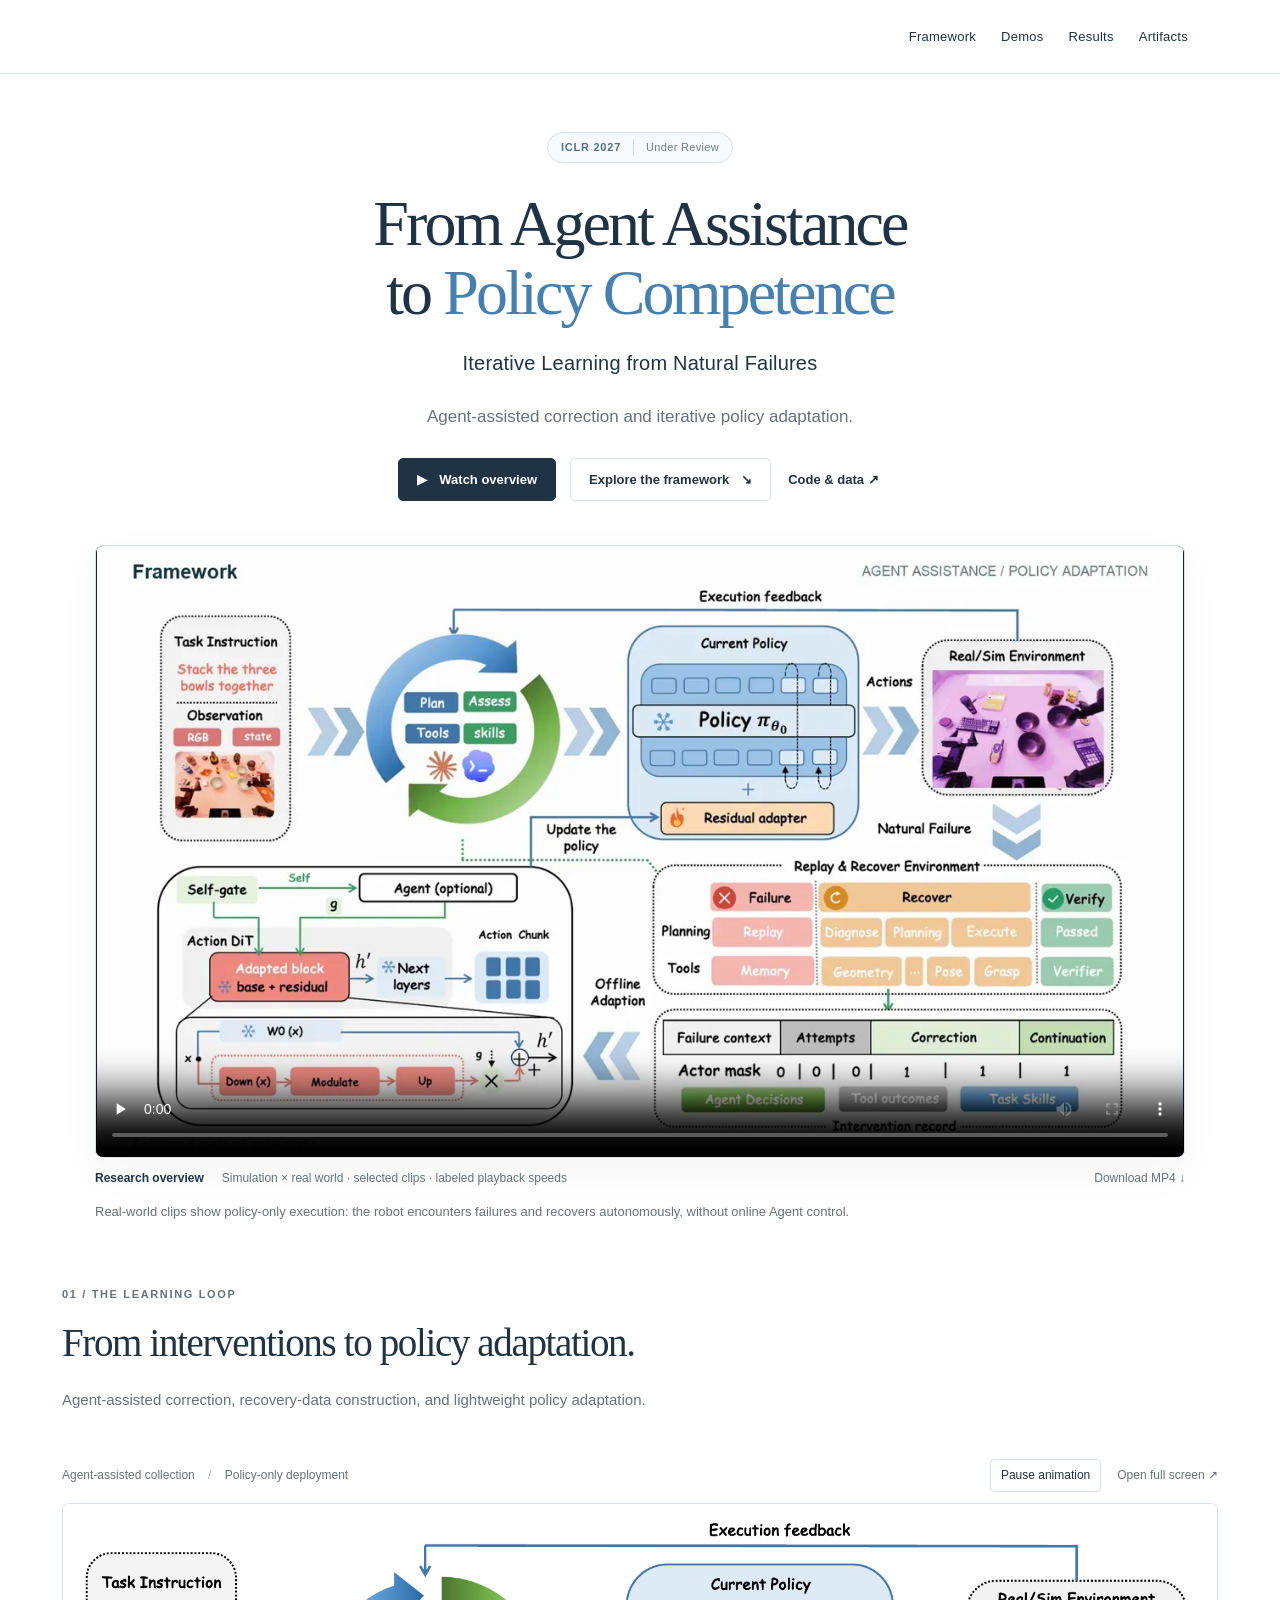
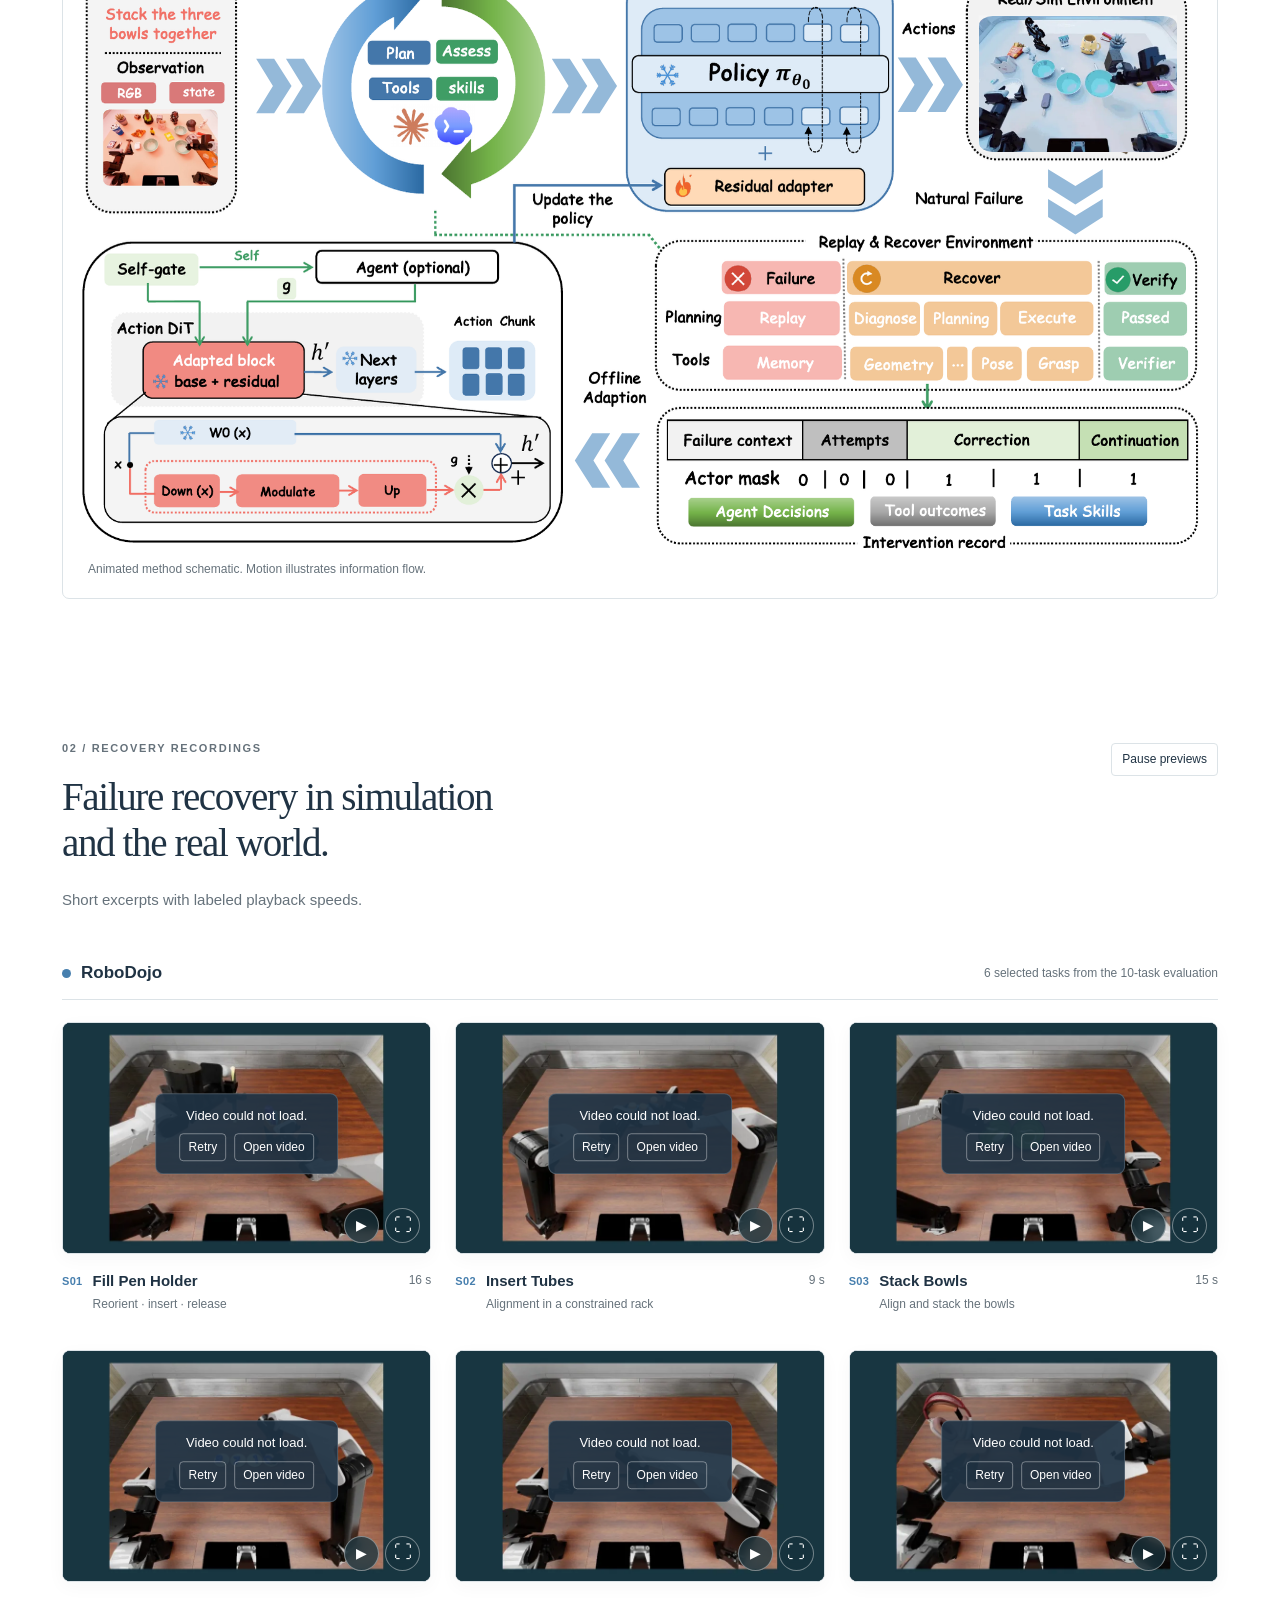
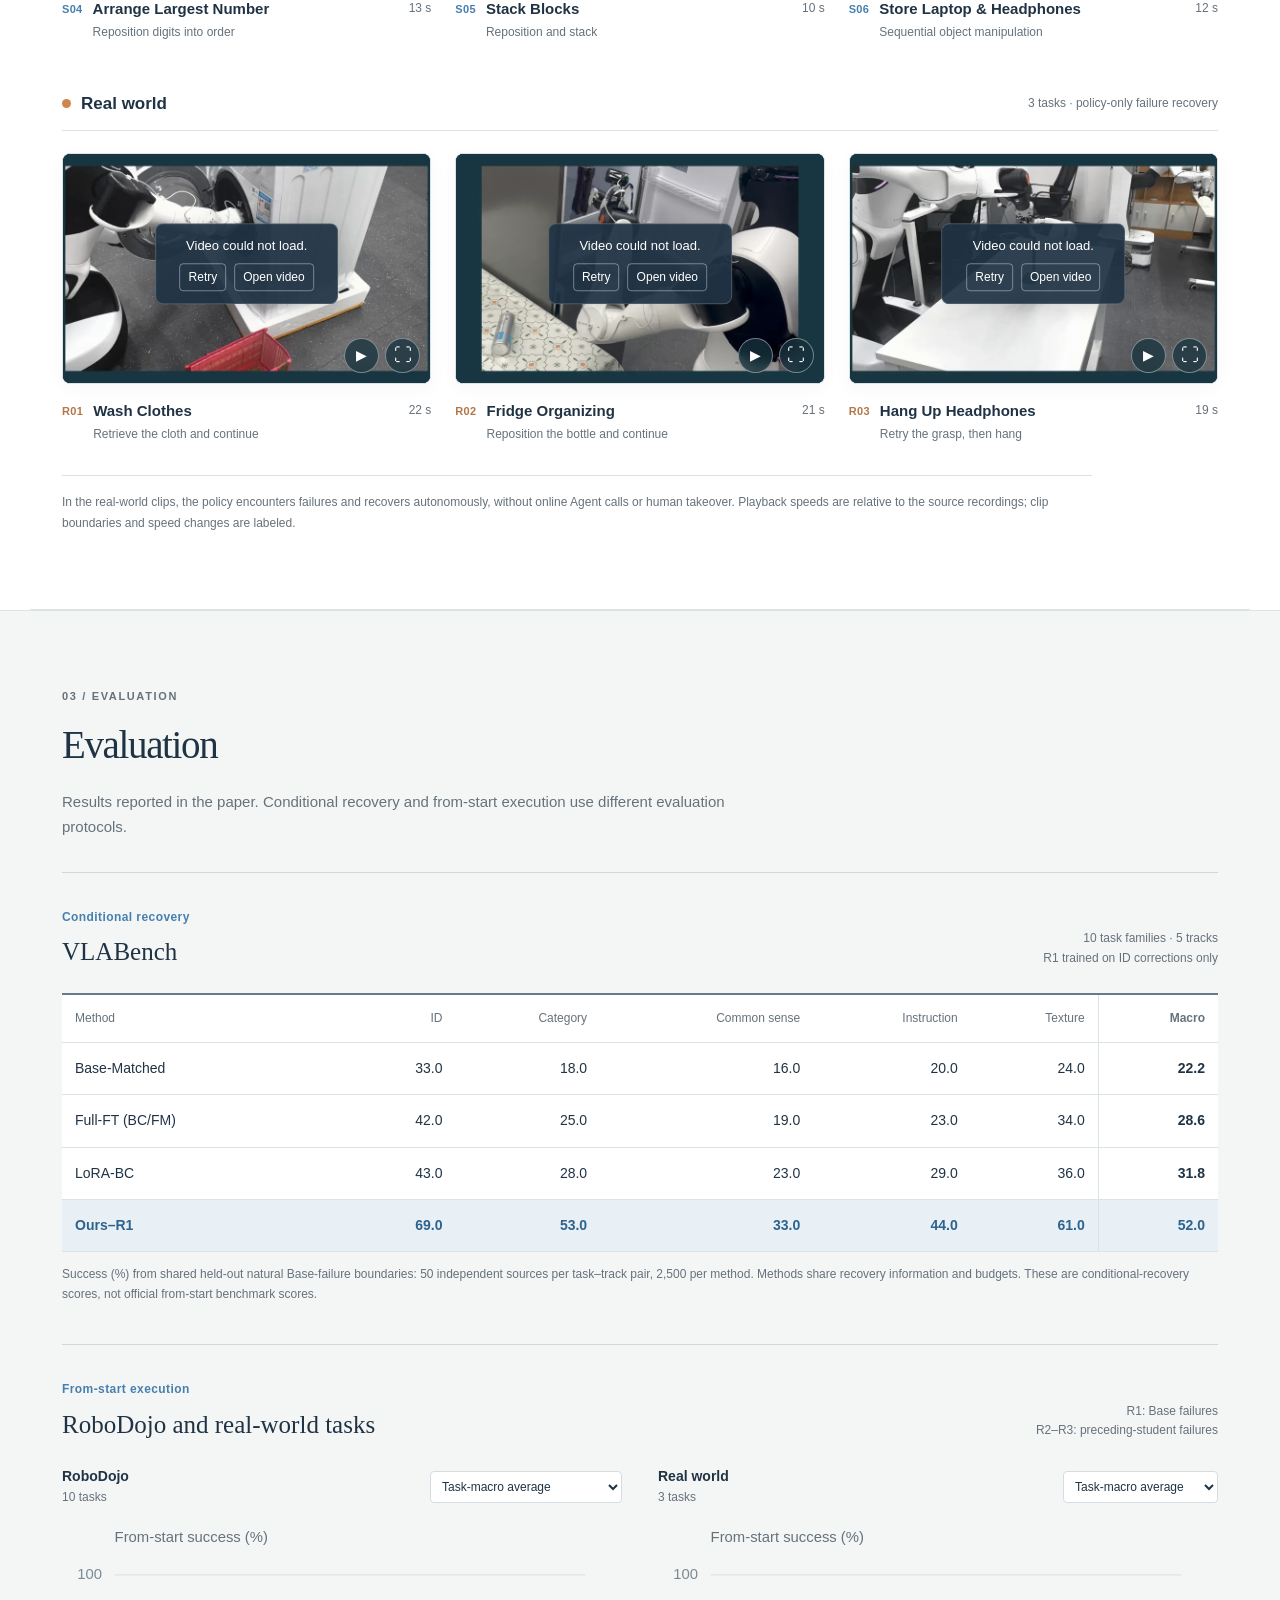
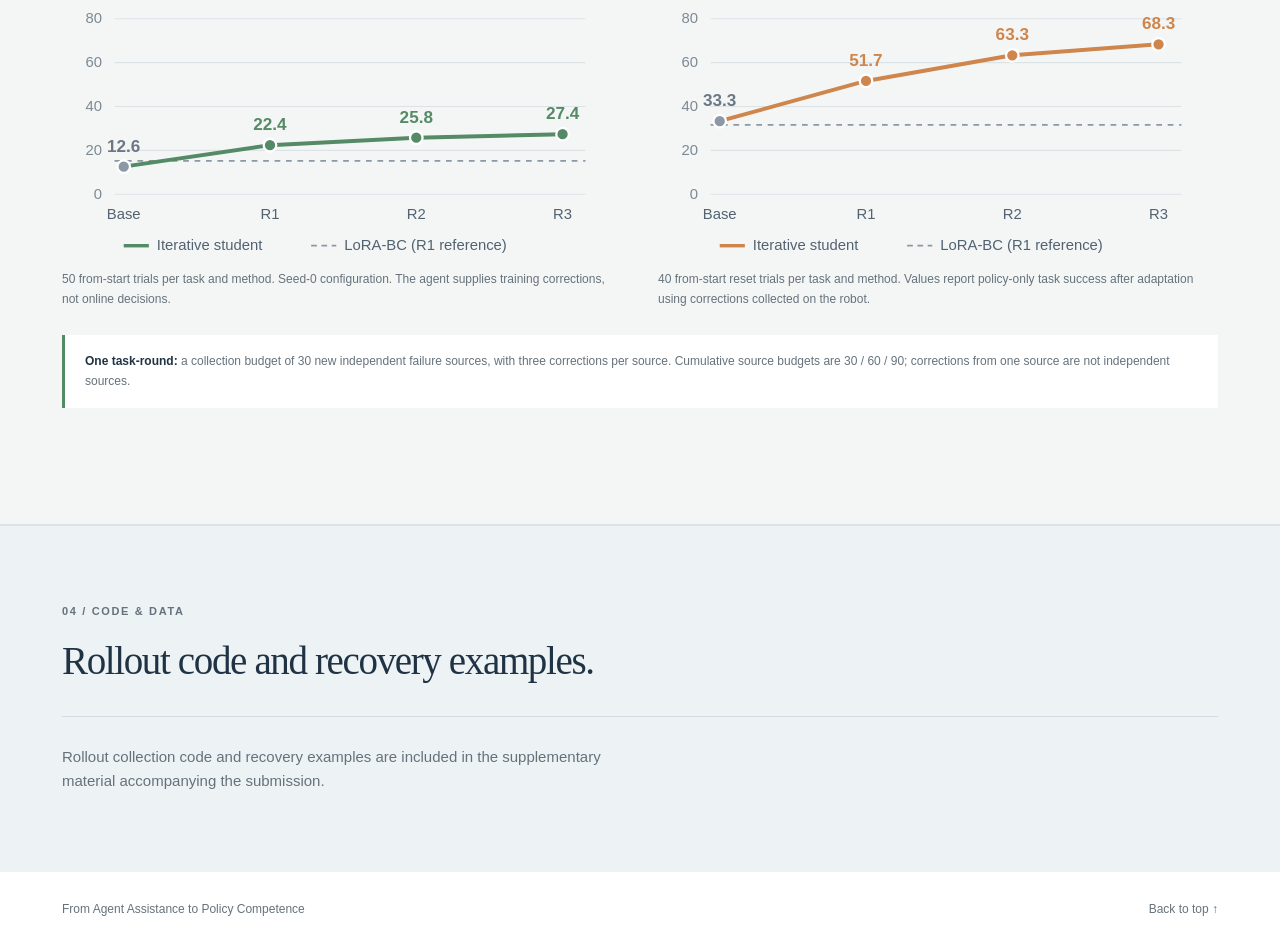
==== index.html @ 6a291d7e "Initial project page" ====
<!doctype html>
<html lang="en">
<head>
  <meta charset="utf-8">
  <meta name="viewport" content="width=device-width, initial-scale=1">
  <meta name="robots" content="noindex, nofollow, noarchive">
  <meta name="referrer" content="no-referrer">
  <meta http-equiv="Content-Security-Policy" content="default-src 'self'; script-src 'self'; style-src 'self' 'unsafe-inline'; img-src 'self' data:; media-src 'self'; connect-src 'self'; object-src 'none'; base-uri 'none'; form-action 'none'">
  <meta name="description" content="Verified interventions, lightweight offline adaptation, and iterative learning from natural robot failures.">
  <title>From Agent Assistance to Policy Competence</title>
  <link rel="icon" href="data:,">
  <link rel="stylesheet" href="style.css">
  <link rel="stylesheet" href="polish.css">
  <script src="app.js" defer></script>
  <link rel="preload" as="image" href="media/overview-poster.webp" fetchpriority="high">
</head>
<body>
<a class="skip" href="#main">Skip to content</a>
<header class="site-header">
  <nav aria-label="Page navigation"><a href="#framework">Framework</a><a href="#recordings">Demos</a><a href="#evidence">Results</a><a href="#artifacts">Artifacts</a></nav>
</header>
<main id="main">
<section class="hero wrap" id="top">
  <p class="review-status"><span>ICLR 2027</span><span>Under Review</span></p>
  <h1>From Agent Assistance<br>to <span>Policy Competence</span></h1>
  <p class="paper-subtitle">Iterative Learning from Natural Failures</p>
  <p class="hero-deck">Agent-assisted correction and iterative policy adaptation.</p>
  <div class="actions"><a class="button primary" href="#overview"><span aria-hidden="true">▶</span> Watch overview</a><a class="button" href="#framework">Explore the framework <span aria-hidden="true">↘</span></a><a class="text-link" href="#artifacts">Code &amp; data <span aria-hidden="true">↗</span></a></div>
  <figure class="overview" id="overview">
    <video controls playsinline preload="none" poster="media/overview-poster.webp" aria-label="Research overview with simulation recovery examples and policy-only real-world failure recovery"><source src="media/overview.mp4?v=20260924c" type="video/mp4"><track kind="captions" srclang="en" label="English" src="overview.vtt?v=20260924c" default>Your browser does not support video. <a href="media/overview.mp4?v=20260924c">Download the overview.</a></video>
    <figcaption><span>Research overview</span><span>Simulation × real world · selected clips · labeled playback speeds</span><a href="media/overview.mp4?v=20260924c" download>Download MP4 ↓</a></figcaption>
    <p class="overview-note">Real-world clips show policy-only execution: the robot encounters failures and recovers autonomously, without online Agent control.</p>
  </figure>
</section>


<section class="section wrap" id="framework">
  <div class="section-heading"><p class="eyebrow">01 / The learning loop</p><h2>From interventions to policy adaptation.</h2><p>Agent-assisted correction, recovery-data construction, and lightweight policy adaptation.</p></div>
  <div class="framework-toolbar"><span>Agent-assisted collection <span class="separator">/</span> Policy-only deployment</span><button class="quiet-button" id="motion-toggle" aria-pressed="false">Pause animation</button><a href="framework.html" target="_blank" rel="noopener">Open full screen ↗</a></div>
  <figure class="framework-figure">
    <div class="framework-stage" data-framework>
      <img loading="lazy" decoding="async" class="framework-base" src="media/framework-base.webp" width="1800" height="1010" alt="Agent-driven correction, intervention-aware data, conditional adaptation inside a frozen policy, and repeated learning from natural failures.">
      <img loading="lazy" decoding="async" class="framework-ring" src="media/framework-ring.webp" alt="" aria-hidden="true">
      <video class="environment-video" muted playsinline loop preload="none" poster="media/physics.webp" aria-label="Illustrative manipulation in the environment"><source src="media/physics.mp4" type="video/mp4"></video>
      <svg class="flow-layer" viewBox="0 0 1800 1010" aria-hidden="true">
        <g class="flow-pair" transform="translate(282 220)"><path class="packet p1" d="M0 0L27 44L0 88H29L57 44L29 0Z"/><path class="packet p2" d="M48 0L75 44L48 88H77L105 44L77 0Z"/></g>
        <g class="flow-pair" transform="translate(758 220)"><path class="packet p1" d="M0 0L27 44L0 88H29L57 44L29 0Z"/><path class="packet p2" d="M48 0L75 44L48 88H77L105 44L77 0Z"/></g>
        <g class="flow-pair" transform="translate(1315 218)"><path class="packet p1" d="M0 0L27 44L0 88H29L57 44L29 0Z"/><path class="packet p2" d="M48 0L75 44L48 88H77L105 44L77 0Z"/></g>
        <g class="flow-pair" transform="translate(1645 398) rotate(90)"><path class="packet p1" d="M0 0L27 44L0 88H29L57 44L29 0Z"/><path class="packet p2" d="M48 0L75 44L48 88H77L105 44L77 0Z"/></g>
        <g class="flow-pair" transform="translate(900 911) rotate(180)"><path class="packet p1" d="M0 0L27 44L0 88H29L57 44L29 0Z"/><path class="packet p2" d="M48 0L75 44L48 88H77L105 44L77 0Z"/></g>
      </svg>
    </div>
    <figcaption>Animated method schematic. Motion illustrates information flow.</figcaption>
  </figure>
</section>

<section class="section wrap demo-section" id="recordings">
  <div class="demo-heading"><div class="section-heading compact"><p class="eyebrow">02 / Recovery recordings</p><h2>Failure recovery in simulation<br>and the real world.</h2><p>Short excerpts with labeled playback speeds.</p></div><button class="quiet-button" id="gallery-toggle" aria-pressed="false">Pause previews</button></div>
  <div class="gallery-group-heading"><h3><span class="domain-dot sim-dot"></span>RoboDojo</h3><p>6 selected tasks from the 10-task evaluation</p></div>
  <div class="demo-grid simulation-gallery">
    <figure class="demo-card"><div class="clip-frame"><video class="demo-clip" controls muted playsinline loop preload="none" data-poster="media/clips/fill-pen-holder.webp" aria-label="Fill Pen Holder, edited excerpts, 2× / 2.5× playback"><source src="media/clips/fill-pen-holder.mp4" type="video/mp4"></video></div><figcaption><span class="clip-index">S01</span><div><h3>Fill Pen Holder</h3><p>Reorient · insert · release</p></div><span class="clip-duration">16 s</span></figcaption></figure>
    <figure class="demo-card"><div class="clip-frame"><video class="demo-clip" controls muted playsinline loop preload="none" data-poster="media/clips/insert-tubes.webp" aria-label="Insert Tubes, edited excerpts, 1.5× / 1.25× playback"><source src="media/clips/insert-tubes.mp4" type="video/mp4"></video></div><figcaption><span class="clip-index">S02</span><div><h3>Insert Tubes</h3><p>Alignment in a constrained rack</p></div><span class="clip-duration">9 s</span></figcaption></figure>
    <figure class="demo-card"><div class="clip-frame"><video class="demo-clip" controls muted playsinline loop preload="none" data-poster="media/clips/stack-bowls.webp" aria-label="Stack Bowls, edited excerpts, 2× playback"><source src="media/clips/stack-bowls.mp4" type="video/mp4"></video></div><figcaption><span class="clip-index">S03</span><div><h3>Stack Bowls</h3><p>Align and stack the bowls</p></div><span class="clip-duration">15 s</span></figcaption></figure>
    <figure class="demo-card"><div class="clip-frame"><video class="demo-clip" controls muted playsinline loop preload="none" data-poster="media/clips/arrange-number.webp" aria-label="Arrange Largest Number, edited excerpts, 2× playback"><source src="media/clips/arrange-number.mp4" type="video/mp4"></video></div><figcaption><span class="clip-index">S04</span><div><h3>Arrange Largest Number</h3><p>Reposition digits into order</p></div><span class="clip-duration">13 s</span></figcaption></figure>
    <figure class="demo-card"><div class="clip-frame"><video class="demo-clip" controls muted playsinline loop preload="none" data-poster="media/clips/stack-blocks.webp" aria-label="Stack Blocks, edited excerpts, 1.8× playback"><source src="media/clips/stack-blocks.mp4" type="video/mp4"></video></div><figcaption><span class="clip-index">S05</span><div><h3>Stack Blocks</h3><p>Reposition and stack</p></div><span class="clip-duration">10 s</span></figcaption></figure>
    <figure class="demo-card"><div class="clip-frame"><video class="demo-clip" controls muted playsinline loop preload="none" data-poster="media/clips/store-laptop.webp" aria-label="Store Laptop and Headphones, edited excerpts, 2× playback"><source src="media/clips/store-laptop.mp4" type="video/mp4"></video></div><figcaption><span class="clip-index">S06</span><div><h3>Store Laptop &amp; Headphones</h3><p>Sequential object manipulation</p></div><span class="clip-duration">12 s</span></figcaption></figure>
  </div>
  <div class="gallery-group-heading real-group"><h3><span class="domain-dot real-dot"></span>Real world</h3><p>3 tasks · policy-only failure recovery</p></div>
  <div class="demo-grid real-demo-gallery">
    <figure class="demo-card"><div class="clip-frame"><video class="demo-clip" controls muted playsinline loop preload="none" data-poster="media/clips/wash-clothes.webp" aria-label="Wash Clothes, policy-only autonomous failure recovery, selected clips at 3× / 4× playback"><source src="media/clips/wash-clothes.mp4?v=20260924c" type="video/mp4"></video></div><figcaption><span class="clip-index">R01</span><div><h3>Wash Clothes</h3><p>Retrieve the cloth and continue</p></div><span class="clip-duration">22 s</span></figcaption></figure>
    <figure class="demo-card"><div class="clip-frame"><video class="demo-clip" controls muted playsinline loop preload="none" data-poster="media/clips/fridge.webp?v=20260924b" aria-label="Fridge Organizing, policy-only autonomous failure recovery, selected clips at 3× / 4× playback"><source src="media/clips/fridge.mp4?v=20260924c" type="video/mp4"></video></div><figcaption><span class="clip-index">R02</span><div><h3>Fridge Organizing</h3><p>Reposition the bottle and continue</p></div><span class="clip-duration">21 s</span></figcaption></figure>
    <figure class="demo-card"><div class="clip-frame"><video class="demo-clip" controls muted playsinline loop preload="none" data-poster="media/clips/hang-headphones.webp" aria-label="Hang Up Headphones, policy-only autonomous failure recovery, selected clips at 3× / 2.5× playback"><source src="media/clips/hang-headphones.mp4?v=20260924c" type="video/mp4"></video></div><figcaption><span class="clip-index">R03</span><div><h3>Hang Up Headphones</h3><p>Retry the grasp, then hang</p></div><span class="clip-duration">19 s</span></figcaption></figure>
  </div>
  <p class="gallery-note">In the real-world clips, the policy encounters failures and recovers autonomously, without online Agent calls or human takeover. Playback speeds are relative to the source recordings; clip boundaries and speed changes are labeled.</p>
</section>


<section class="evidence-section" id="evidence"><div class="wrap section">
  <div class="section-heading compact"><p class="eyebrow">03 / Evaluation</p><h2>Evaluation</h2><p>Results reported in the paper. Conditional recovery and from-start execution use different evaluation protocols.</p></div>
  <article class="study">
    <div class="study-heading"><div><span class="study-tag">Conditional recovery</span><h3>VLABench</h3></div><p>10 task families · 5 tracks<br>R1 trained on ID corrections only</p></div>
    <div class="table-scroll"><table class="results-table"><caption class="sr-only">Conditional recovery success percentage on VLABench</caption><thead><tr><th scope="col">Method</th><th scope="col">ID</th><th scope="col">Category</th><th scope="col">Common sense</th><th scope="col">Instruction</th><th scope="col">Texture</th><th scope="col">Macro</th></tr></thead><tbody>
      <tr><th scope="row">Base-Matched</th><td>33.0</td><td>18.0</td><td>16.0</td><td>20.0</td><td>24.0</td><td>22.2</td></tr>
      <tr><th scope="row">Full-FT (BC/FM)</th><td>42.0</td><td>25.0</td><td>19.0</td><td>23.0</td><td>34.0</td><td>28.6</td></tr>
      <tr><th scope="row">LoRA-BC</th><td>43.0</td><td>28.0</td><td>23.0</td><td>29.0</td><td>36.0</td><td>31.8</td></tr>
      <tr class="ours-row"><th scope="row">Ours–R1</th><td>69.0</td><td>53.0</td><td>33.0</td><td>44.0</td><td>61.0</td><td>52.0</td></tr>
    </tbody></table></div>
    <p class="protocol-note">Success (%) from shared held-out natural Base-failure boundaries: 50 independent sources per task–track pair, 2,500 per method. Methods share recovery information and budgets. These are conditional-recovery scores, not official from-start benchmark scores.</p>
  </article>
  <article class="study iterative-study">
    <div class="study-heading"><div><span class="study-tag">From-start execution</span><h3>RoboDojo and real-world tasks</h3></div><p>R1: Base failures<br>R2–R3: preceding-student failures</p></div>
    <div class="plot-grid">
      <div class="plot-panel"><div class="plot-heading"><h4>RoboDojo <span>10 tasks</span></h4><label class="sr-only" for="sim-task">RoboDojo task</label><select id="sim-task"><option value="macro">Task-macro average</option></select></div><div class="line-chart" id="sim-chart"></div><p class="protocol-note">50 from-start trials per task and method. Seed-0 configuration. The agent supplies training corrections, not online decisions.</p></div>
      <div class="plot-panel"><div class="plot-heading"><h4>Real world <span>3 tasks</span></h4><label class="sr-only" for="real-task">Real-world task</label><select id="real-task"><option value="macro">Task-macro average</option></select></div><div class="line-chart" id="real-chart"></div><p class="protocol-note">40 from-start reset trials per task and method. Values report policy-only task success after adaptation using corrections collected on the robot.</p></div>
    </div>
    <div class="round-note"><strong>One task-round:</strong> a collection budget of 30 new independent failure sources, with three corrections per source. Cumulative source budgets are 30 / 60 / 90; corrections from one source are not independent sources.</div>
  </article>
</div></section>


<section class="artifacts-section" id="artifacts"><div class="wrap section">
  <div class="section-heading compact"><p class="eyebrow">04 / Code &amp; data</p><h2>Rollout code and recovery examples.</h2></div>
  <div class="artifact-download"><p>Rollout collection code and recovery examples are included in the supplementary material accompanying the submission.</p></div>
</div></section>
<noscript><p class="wrap">JavaScript enables the interactive figures and video previews. The overview video remains available through the link above.</p></noscript>
</main>
<footer class="wrap"><p>From Agent Assistance to Policy Competence</p><a href="#top">Back to top ↑</a></footer>
</body></html>
---- style.css ----
:root{--ink:#203344;--muted:#66727b;--blue:#477fae;--green:#558a66;--orange:#cf864d;--line:#dce3e7;--paper:#fff;--wash:#f4f6f6;--soft-blue:#eaf1f7;--soft-green:#edf4ed;--serif:Georgia,'Times New Roman',serif;--sans:Arial,Helvetica,sans-serif}
*{box-sizing:border-box}html{scroll-behavior:smooth;scroll-padding-top:90px}body{margin:0;background:var(--paper);color:var(--ink);font-family:var(--sans);font-size:16px;line-height:1.65}a{color:inherit;text-decoration:none}a:hover{text-decoration:underline;text-underline-offset:5px}button,select{font:inherit}button,a,select,summary{touch-action:manipulation}button:focus-visible,a:focus-visible,select:focus-visible,summary:focus-visible{outline:3px solid var(--orange);outline-offset:5px}button{cursor:pointer}figure{margin:0}video{display:block;width:100%;background:#172331}h1,h2,h3,h4,p{margin-top:0}.wrap{max-width:1160px;margin:0 auto;padding-left:32px;padding-right:32px}.site-header{height:74px;padding:0 max(32px,calc((100vw - 1096px)/2));border-bottom:1px solid var(--line);display:flex;align-items:center;justify-content:space-between;background:rgba(255,255,255,.96);position:sticky;top:0;z-index:20;backdrop-filter:blur(12px)}.wordmark{font-size:13px;font-weight:600;letter-spacing:.02em;display:flex;align-items:center;gap:9px}.loop-mark{font-size:26px;line-height:1;color:var(--blue)}nav{display:flex;gap:25px;font-size:12px;letter-spacing:.02em}.hero{text-align:center;padding-top:68px}.eyebrow{font-size:10px;text-transform:uppercase;letter-spacing:.18em;color:var(--muted);font-weight:700;margin-bottom:24px}h1{font-family:var(--serif);font-weight:400;font-size:clamp(38px,5vw,65px);line-height:1.08;letter-spacing:-.045em;margin-bottom:20px}h1 span{color:var(--blue)}.paper-subtitle{font-size:20px;letter-spacing:.01em;margin-bottom:23px}.hero-deck{font-size:17px;line-height:1.6;color:var(--muted);margin-bottom:28px}.actions{display:flex;align-items:center;justify-content:center;gap:14px;flex-wrap:wrap;margin-bottom:44px}.button{display:inline-flex;align-items:center;justify-content:center;gap:12px;padding:10px 18px;border:1px solid var(--line);border-radius:5px;font-size:12px;font-weight:600;min-height:43px;transition:background .2s,transform .2s}.button:hover{background:var(--wash);text-decoration:none;transform:translateY(-1px)}.button.primary{background:var(--ink);border-color:var(--ink);color:white}.button.primary:hover{background:#365165}.text-link{font-size:12px;font-weight:600;padding:9px 3px}.overview{max-width:1020px;margin:0 auto;text-align:left}.overview video{border-radius:8px;aspect-ratio:16/9;object-fit:contain;box-shadow:0 8px 40px #2233440d}.overview figcaption{font-size:11px;display:flex;gap:18px;align-items:center;margin-top:11px;color:var(--muted)}.overview figcaption span:first-child{font-weight:700;color:var(--ink)}.overview figcaption a{margin-left:auto;white-space:nowrap}.result-strip{display:grid;grid-template-columns:repeat(3,1fr);margin-top:40px;border-top:1px solid var(--line);border-bottom:1px solid var(--line);padding:27px 0;text-align:left}.result-strip>div{padding:0 25px;border-right:1px solid var(--line)}.result-strip>div:first-child{padding-left:0}.result-strip>div:last-child{border:0}.result-label{font-size:10px;font-weight:700;color:var(--muted);display:block;letter-spacing:.03em}.result-strip strong{font-weight:400;font-family:var(--serif);font-size:35px;letter-spacing:-.035em;line-height:1.8}.result-strip strong span{font-family:var(--sans);font-size:22px;font-weight:400;color:var(--muted)}.result-strip>div:nth-child(1) strong{color:var(--blue)}.result-strip>div:nth-child(2) strong{color:var(--green)}.result-strip>div:nth-child(3) strong{color:var(--orange)}.result-strip p{font-size:11px;color:var(--muted);margin:0}.section{padding-top:92px;padding-bottom:88px}.section-heading{max-width:770px;margin-bottom:35px}.section-heading .eyebrow{margin-bottom:17px}h2{font-family:var(--serif);font-weight:400;font-size:39px;letter-spacing:-.035em;line-height:1.18;margin-bottom:22px}.section-heading>p:last-child{font-size:15px;color:var(--muted);max-width:720px}.section-heading.compact{margin-bottom:32px}.framework-toolbar{display:flex;align-items:center;gap:16px;font-size:11px;color:var(--muted);padding:11px 0}.framework-toolbar>span{margin-right:auto}.separator{color:#abb4bd;margin:0 10px}.quiet-button{background:none;border:1px solid var(--line);border-radius:4px;padding:6px 10px;color:var(--ink);font-size:11px}.framework-figure{border:1px solid var(--line);border-radius:7px;padding:14px;background:white}.framework-stage{aspect-ratio:1800/1010;position:relative;overflow:hidden;background:white}.framework-base{display:block;width:100%;height:100%}.framework-ring{position:absolute;left:21.22222%;top:7.42574%;width:21.11111%;height:37.62376%;animation:orbit 18s linear infinite}.environment-video{position:absolute;left:80.27778%;top:14.85149%;width:17.72222%;height:21.68317%;object-fit:cover;background:#f5f5f5;border-radius:7%}.flow-layer{position:absolute;inset:0;width:100%;height:100%;pointer-events:none}.packet{fill:#94b9d9;animation:packet 1.6s ease-in-out infinite}.p2{animation-delay:.35s}.framework-figure>figcaption{font-size:10px;color:var(--muted);padding:10px 7px 0}.motion-paused .framework-ring,.motion-paused .packet{animation-play-state:paused}@keyframes orbit{to{transform:rotate(360deg)}}@keyframes packet{0%,100%{opacity:.26;transform:translateX(-3px)}50%{opacity:.95;transform:translateX(3px)}}.method-steps{display:grid;grid-template-columns:repeat(3,1fr);gap:34px;margin-top:34px}.step-number{font-size:11px;font-weight:700;color:var(--orange);display:block;border-top:2px solid var(--line);padding-top:17px;margin-bottom:12px}.method-steps h3{font-size:15px;margin-bottom:8px;font-weight:600}.method-steps p{color:var(--muted);font-size:13px;line-height:1.7;margin:0}.evidence-section{background:var(--wash);border-top:1px solid var(--line);border-bottom:1px solid var(--line)}.study{padding:30px 0 40px;border-top:1px solid #cfd8de}.study-heading{display:flex;justify-content:space-between;gap:25px;align-items:end;margin-bottom:24px}.study-heading h3{font-size:25px;font-family:var(--serif);font-weight:400;line-height:1.3;margin:7px 0 0}.study-tag{font-size:10px;font-weight:700;letter-spacing:.035em;color:var(--blue)}.study-heading>p{font-size:11px;color:var(--muted);text-align:right;margin:0}.table-scroll{overflow-x:auto}.results-table{border-collapse:collapse;width:100%;font-size:13px;background:white}.results-table th,.results-table td{padding:14px 13px;text-align:right;border-bottom:1px solid var(--line);font-variant-numeric:tabular-nums}.results-table th:first-child{text-align:left;min-width:150px}.results-table thead{font-size:11px;color:var(--muted);border-top:2px solid #667a89}.results-table th{font-weight:500}.results-table .ours-row{background:#e8f0f6;color:#2e638d}.results-table .ours-row th,.results-table .ours-row td{font-weight:700}.results-table td:last-child,.results-table th:last-child{border-left:1px solid var(--line);font-weight:700}.protocol-note{color:var(--muted);font-size:11px;line-height:1.65;margin:13px 0 0}.plot-grid{display:grid;grid-template-columns:1fr 1fr;gap:36px}.plot-panel{min-width:0}.plot-heading{display:flex;align-items:center;justify-content:space-between;gap:8px;margin-bottom:12px}.plot-heading h4{font-size:14px;font-weight:600;margin:0}.plot-heading h4 span{font-size:10px;font-weight:400;color:var(--muted);display:block}.plot-heading select{max-width:220px;font-size:10px;border:1px solid #d4dde3;background:white;border-radius:4px;padding:7px;color:var(--ink)}.line-chart svg,.budget-chart svg{display:block;width:100%;height:auto;overflow:visible}.round-note{font-size:12px;color:var(--muted);background:white;padding:17px 20px;border-left:3px solid var(--green);margin-top:25px}.round-note strong{color:var(--ink)}details{font-size:12px;color:var(--muted);margin-top:19px}summary{cursor:pointer;color:var(--ink);font-size:12px;font-weight:500}details p{max-width:850px;margin:14px 0 0}.budget-study{display:grid;grid-template-columns:1.15fr 1fr;gap:55px;border-top:1px solid #cfd8de;padding-top:34px;align-items:center}.budget-study h3{font-family:var(--serif);font-weight:400;font-size:25px;line-height:1.25;margin:10px 0 16px}.budget-study>div>p:not(.protocol-note){font-size:13px;color:var(--muted)}.real-gallery{display:grid;grid-template-columns:1fr 1fr;gap:28px}.real-gallery video{aspect-ratio:960/544;object-fit:contain;border-radius:6px}.real-gallery figcaption{display:flex;justify-content:space-between;gap:15px;padding:14px 0}.real-gallery h3{font-size:16px;margin:0 0 3px;font-weight:600}.real-gallery p,.real-gallery figcaption>span{font-size:11px;color:var(--muted);margin:0}.extra-recording{padding:12px 0;border-top:1px solid var(--line);border-bottom:1px solid var(--line);margin-bottom:48px}.extra-recording video{max-width:750px;margin-top:20px;margin-bottom:12px;border-radius:6px}.archive{display:grid;grid-template-columns:.75fr 1.25fr;gap:45px;align-items:center}.archive h3{font-family:var(--serif);font-weight:400;font-size:30px;letter-spacing:-.035em;line-height:1.15;margin:13px 0 17px}.archive-intro>p{font-size:13px;color:var(--muted)}.archive-intro>.protocol-note{font-size:10px}.archive video{aspect-ratio:4/3;border-radius:6px}.case-control{display:flex;gap:7px;margin:23px 0 10px}.case-control button,.case-control select{padding:7px 10px;font-size:11px;border:1px solid var(--line);background:white;border-radius:4px;color:var(--ink)}.case-control select{flex:1;min-width:0}.artifacts-section{background:#edf2f5;border-top:1px solid var(--line)}.artifact-grid{display:grid;grid-template-columns:1fr 1fr;gap:65px;border-top:1px solid #d2dbe2;padding-top:28px}.artifact-grid h3{font-size:15px;font-weight:600}.artifact-grid ul{padding-left:18px;font-size:13px;color:var(--muted);margin-bottom:27px}.artifact-grid li{padding-left:3px;margin-bottom:8px}.artifact-scope p{font-size:13px;color:var(--muted)}footer{display:flex;justify-content:space-between;gap:25px;padding-top:28px;padding-bottom:28px;font-size:10px;color:var(--muted)}footer p{margin:0}.skip{position:fixed;top:-80px;left:12px;background:white;padding:10px;z-index:100}.skip:focus{top:12px}.sr-only{position:absolute;width:1px;height:1px;padding:0;margin:-1px;overflow:hidden;clip:rect(0,0,0,0);white-space:nowrap;border:0}
.demo-section{padding-bottom:35px}.demo-heading{display:flex;align-items:flex-start;gap:30px;justify-content:space-between}.demo-heading .section-heading{max-width:690px}.demo-heading>.quiet-button{margin-top:4px;white-space:nowrap}.gallery-group-heading{display:flex;align-items:center;justify-content:space-between;gap:20px;border-bottom:1px solid var(--line);padding-bottom:12px;margin-bottom:22px}.gallery-group-heading h3{font-size:17px;font-weight:600;margin:0;display:flex;align-items:center;gap:10px}.gallery-group-heading>p{font-size:11px;color:var(--muted);margin:0}.domain-dot{width:9px;height:9px;border-radius:50%;display:inline-block}.sim-dot{background:var(--blue)}.real-dot{background:var(--orange)}.demo-grid{display:grid;grid-template-columns:repeat(3,minmax(0,1fr));gap:28px 23px}.demo-card{min-width:0}.clip-frame{position:relative;overflow:hidden;border-radius:7px;background:#183640;box-shadow:0 5px 20px #17353e0c}.clip-frame video{width:100%;aspect-ratio:8/5;object-fit:contain;background:#183640}.demo-card figcaption{display:flex;align-items:flex-start;gap:10px;padding:14px 0 7px}.clip-index{font-size:9px;line-height:21px;color:var(--blue);font-weight:700;letter-spacing:.03em}.real-demo-gallery .clip-index{color:#b37748}.demo-card figcaption>div{min-width:0;flex:1}.demo-card h3{font-size:13px;line-height:1.5;font-weight:600;margin:0 0 4px}.demo-card p{font-size:10px;color:var(--muted);line-height:1.5;margin:0}.clip-duration{font-size:10px;color:var(--muted);white-space:nowrap;line-height:21px}.real-group{margin-top:42px}.image-sequence-tag{position:absolute;right:10px;top:10px;background:#fffefaee;padding:4px 8px;border-radius:3px;font-size:9px;line-height:1.4;color:#855633;pointer-events:none}.gallery-note{max-width:930px;font-size:10px;line-height:1.75;color:var(--muted);border-top:1px solid var(--line);margin:25px 0 0;padding-top:16px}
.clip-actions{position:absolute;bottom:10px;right:10px;display:flex;gap:6px}.clip-action{border:1px solid #ffffff66;border-radius:50%;background:#16323cbf;color:#fff;width:31px;height:31px;display:flex;align-items:center;justify-content:center;padding:0;font-size:12px;backdrop-filter:blur(6px);transition:background .2s}.clip-action:hover{background:#16323c}.clip-action:focus-visible{outline:3px solid var(--orange);outline-offset:3px}.clip-action:last-child{font-size:18px}.demo-section{border-bottom:1px solid var(--line)}
@media(max-width:850px){.demo-grid{gap:20px 16px}.demo-card figcaption{gap:6px}.demo-card h3{font-size:11px}.clip-duration{font-size:9px}.demo-card p{font-size:9px}.clip-index{display:none}}
@media(max-width:700px){.demo-grid{grid-template-columns:repeat(2,minmax(0,1fr))}.demo-heading{display:block}.demo-heading>.quiet-button{margin:0 0 25px}.gallery-group-heading{align-items:flex-start}.gallery-group-heading>p{max-width:180px;text-align:right}.demo-card h3{font-size:12px}}
@media(max-width:480px){.demo-grid{grid-template-columns:1fr;gap:24px}.demo-card h3{font-size:14px}.demo-card p{font-size:11px}.clip-index{display:block;font-size:10px}.clip-duration{font-size:11px}.demo-card figcaption{gap:10px}.gallery-group-heading>p{font-size:10px}.real-group{margin-top:36px}}
@media(prefers-reduced-motion:reduce){html{scroll-behavior:auto}.framework-ring,.packet{animation:none}.button{transition:none}}
@media(max-width:850px){.site-header{padding:0 22px}.wordmark{font-size:11px}nav{gap:15px}.wrap{padding-left:25px;padding-right:25px}.result-strip strong{font-size:29px}.result-label{font-size:9px}.plot-grid{gap:20px}.plot-heading{align-items:start;flex-direction:column}.archive{gap:26px}.framework-toolbar{flex-wrap:wrap}.framework-toolbar>span{flex-basis:100%}.artifact-grid{gap:35px}}
@media(max-width:600px){.site-header{height:auto;min-height:68px;display:block;padding-top:10px;padding-bottom:10px}.wordmark{justify-content:center;margin-bottom:7px}nav{justify-content:center;font-size:10px;gap:25px}.hero{padding-top:42px}h1{font-size:39px}.paper-subtitle{font-size:16px}.hero-deck{font-size:14px}.actions{gap:9px;margin-bottom:29px}.button{padding:9px 12px;font-size:11px}.text-link{font-size:11px}.overview figcaption{display:block;font-size:10px}.overview figcaption span{display:block}.overview figcaption a{display:inline-block;margin-top:5px}.result-strip{grid-template-columns:1fr;padding:0;margin-top:26px}.result-strip>div,.result-strip>div:first-child{border-right:0;border-bottom:1px solid var(--line);padding:16px 0;display:grid;grid-template-columns:1fr 1fr;align-items:center;column-gap:12px}.result-strip strong{font-size:28px;grid-column:2;grid-row:1/3;text-align:right}.result-strip strong span{font-size:16px}.result-label{font-size:9px}.result-strip p{font-size:10px}.section{padding-top:57px;padding-bottom:55px}h2{font-size:30px}.section-heading>p:last-child{font-size:13px}.framework-figure{padding:5px;border-radius:4px}.framework-figure>figcaption{font-size:9px}.framework-toolbar{font-size:9px;gap:12px}.quiet-button{font-size:9px}.method-steps{grid-template-columns:1fr;gap:17px;margin-top:24px}.step-number{padding-top:10px;margin-bottom:4px}.method-steps h3{font-size:14px}.method-steps p{font-size:12px}.study-heading{display:block}.study-heading>p{text-align:left;margin-top:12px}.study-heading h3{font-size:24px}.results-table th,.results-table td{padding:11px;font-size:11px}.plot-grid{grid-template-columns:1fr;gap:34px}.plot-heading{flex-direction:row;align-items:center}.line-chart{max-width:500px}.budget-study{grid-template-columns:1fr;gap:15px}.budget-chart{max-width:390px}.real-gallery{grid-template-columns:1fr;gap:25px}.archive{grid-template-columns:1fr;gap:20px}.archive h3{font-size:28px}.artifact-grid{grid-template-columns:1fr;gap:25px}footer{display:block}footer p+p{margin-top:8px}.desktop-only{display:none}}
---- polish.css ----
/* Editorial scale shared across desktop and mobile. */
.video-container{position:relative}
.video-status{position:absolute;left:50%;top:48%;transform:translate(-50%,-50%);min-width:170px;max-width:90%;padding:12px 16px;border:1px solid #ffffff30;border-radius:8px;background:#203344ed;color:#fff;box-shadow:0 4px 18px #0002;font-size:13px;line-height:1.5;text-align:center;z-index:3}
.video-status[hidden]{display:none}
.video-status progress{display:block;width:100%;height:4px;margin:9px auto 2px;accent-color:#a7c9dd}
.video-status progress[hidden]{display:none}
.video-status button,.video-status a{font-size:12px;color:#fff;margin:8px 4px 0;background:transparent;border:1px solid #ffffff60;border-radius:4px;padding:4px 8px;display:inline-block}
.video-status button[hidden],.video-status a[hidden]{display:none}
.download-size{font-size:11px;font-weight:400;opacity:.8}
.documentation{max-width:880px;padding-top:58px;padding-bottom:60px}
.documentation h1{font-size:42px;line-height:1.2}
.documentation h2{font-size:26px;margin-top:38px;margin-bottom:12px}
.documentation p,.documentation li{font-size:15px;color:var(--muted)}
.documentation pre{white-space:pre-wrap;overflow-wrap:anywhere;background:var(--wash);border:1px solid var(--line);border-radius:7px;padding:18px;font-size:13px;line-height:1.75}
.documentation code{font-family:ui-monospace,monospace}
.documentation .doc-links{display:flex;gap:18px;flex-wrap:wrap;font-size:13px}
.wrap{max-width:1220px}
.hero{padding-top:58px}
.site-header{justify-content:flex-end}
.review-status{display:inline-flex;align-items:center;gap:12px;margin:0 0 26px;padding:6px 13px;border:1px solid #d8e2e9;border-radius:999px;background:#f7fafc;color:#547083;font-size:11px;font-weight:600;letter-spacing:.07em;line-height:1.5}
.review-status span+span{border-left:1px solid #cfdae3;padding-left:12px;color:#6d7d86;font-weight:400;letter-spacing:.03em}
.artifact-download{display:flex;align-items:center;justify-content:space-between;gap:44px;padding:28px 0 2px;border-top:1px solid #d2dbe2}
.artifact-download>p{font-size:15px;color:var(--muted);max-width:570px;margin:0}
.artifact-actions{display:flex;align-items:center;gap:18px;flex-shrink:0}
@media(max-width:850px){.artifact-download{align-items:flex-start;flex-direction:column;gap:22px}.artifact-actions{flex-wrap:wrap}}
.overview{max-width:1090px}
.overview-note{margin:12px 0 0;font-size:13px;line-height:1.65;color:var(--muted)}
.overview video{border:1px solid #dce3e7;box-shadow:0 14px 42px #2033440c}
.section{padding-top:76px;padding-bottom:76px}
#framework{padding-top:62px;padding-bottom:64px}
.framework-figure{padding:18px;border-color:#dce3e7}
nav,.wordmark,.button,.text-link{font-size:13px}
.eyebrow{font-size:11px;letter-spacing:.15em}
.overview figcaption,.framework-toolbar,.quiet-button,.framework-figure>figcaption{font-size:12px}
.study-tag,.study-heading>p,.results-table thead,.protocol-note,.plot-heading h4 span,.plot-heading select{font-size:12px}
.results-table{font-size:14px}
.line-chart text{font-size:13px}
.line-chart text[font-weight]{font-size:15px}
.plot-heading select{max-width:240px}
.gallery-group-heading>p,.clip-duration,.demo-card p,.gallery-note{font-size:12px}
.demo-card h3{font-size:15px;line-height:1.4}
.clip-index{font-size:11px;line-height:22px}
.demo-grid{gap:30px 24px}
.demo-card figcaption{padding-top:16px}
.clip-frame{border:1px solid #dce3e7;box-shadow:0 5px 18px #20334409;border-radius:8px}
.clip-action{width:35px;height:35px;font-size:14px}
.gallery-note{line-height:1.7;max-width:1030px}
.artifact-grid h3{font-size:16px}
.artifact-grid ul,.artifact-scope p{font-size:14px}
footer{font-size:12px}
@media(max-width:850px){.demo-card h3{font-size:14px}.demo-card p,.clip-duration{font-size:12px}.demo-grid{gap:24px 18px}.plot-heading select{max-width:100%}}
@media(max-width:600px){.wrap{padding-left:22px;padding-right:22px}.hero{padding-top:38px}.section,#framework{padding-top:52px;padding-bottom:52px}nav{font-size:12px;gap:22px}.wordmark{font-size:12px}.button,.text-link{font-size:12px}.hero-deck,.section-heading>p:last-child{font-size:14px}.overview figcaption{font-size:12px;line-height:1.75}.framework-toolbar,.framework-figure>figcaption,.quiet-button{font-size:12px}.framework-figure{padding:6px}.gallery-group-heading>p{font-size:12px}.demo-card h3{font-size:15px}.results-table th,.results-table td{font-size:12px}.plot-heading{gap:14px}.plot-heading select{max-width:195px;font-size:12px}footer{font-size:12px}}
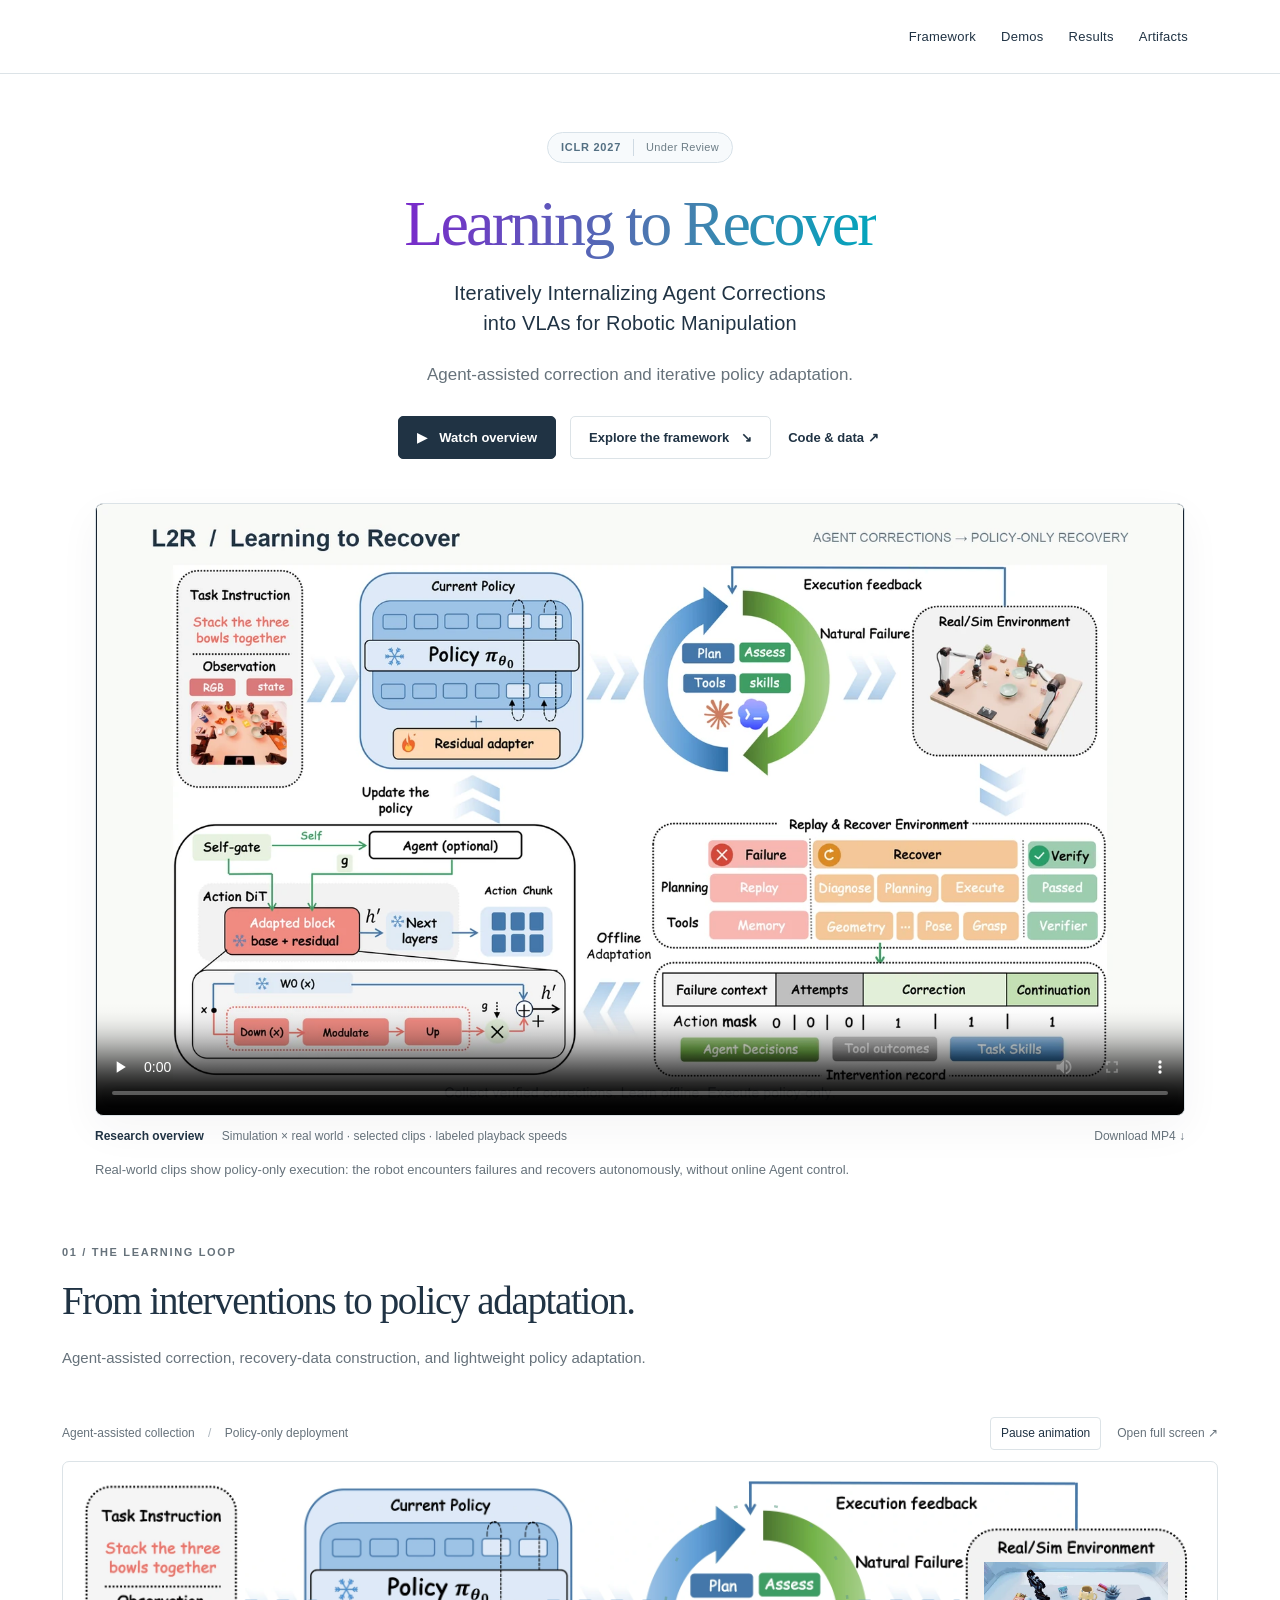
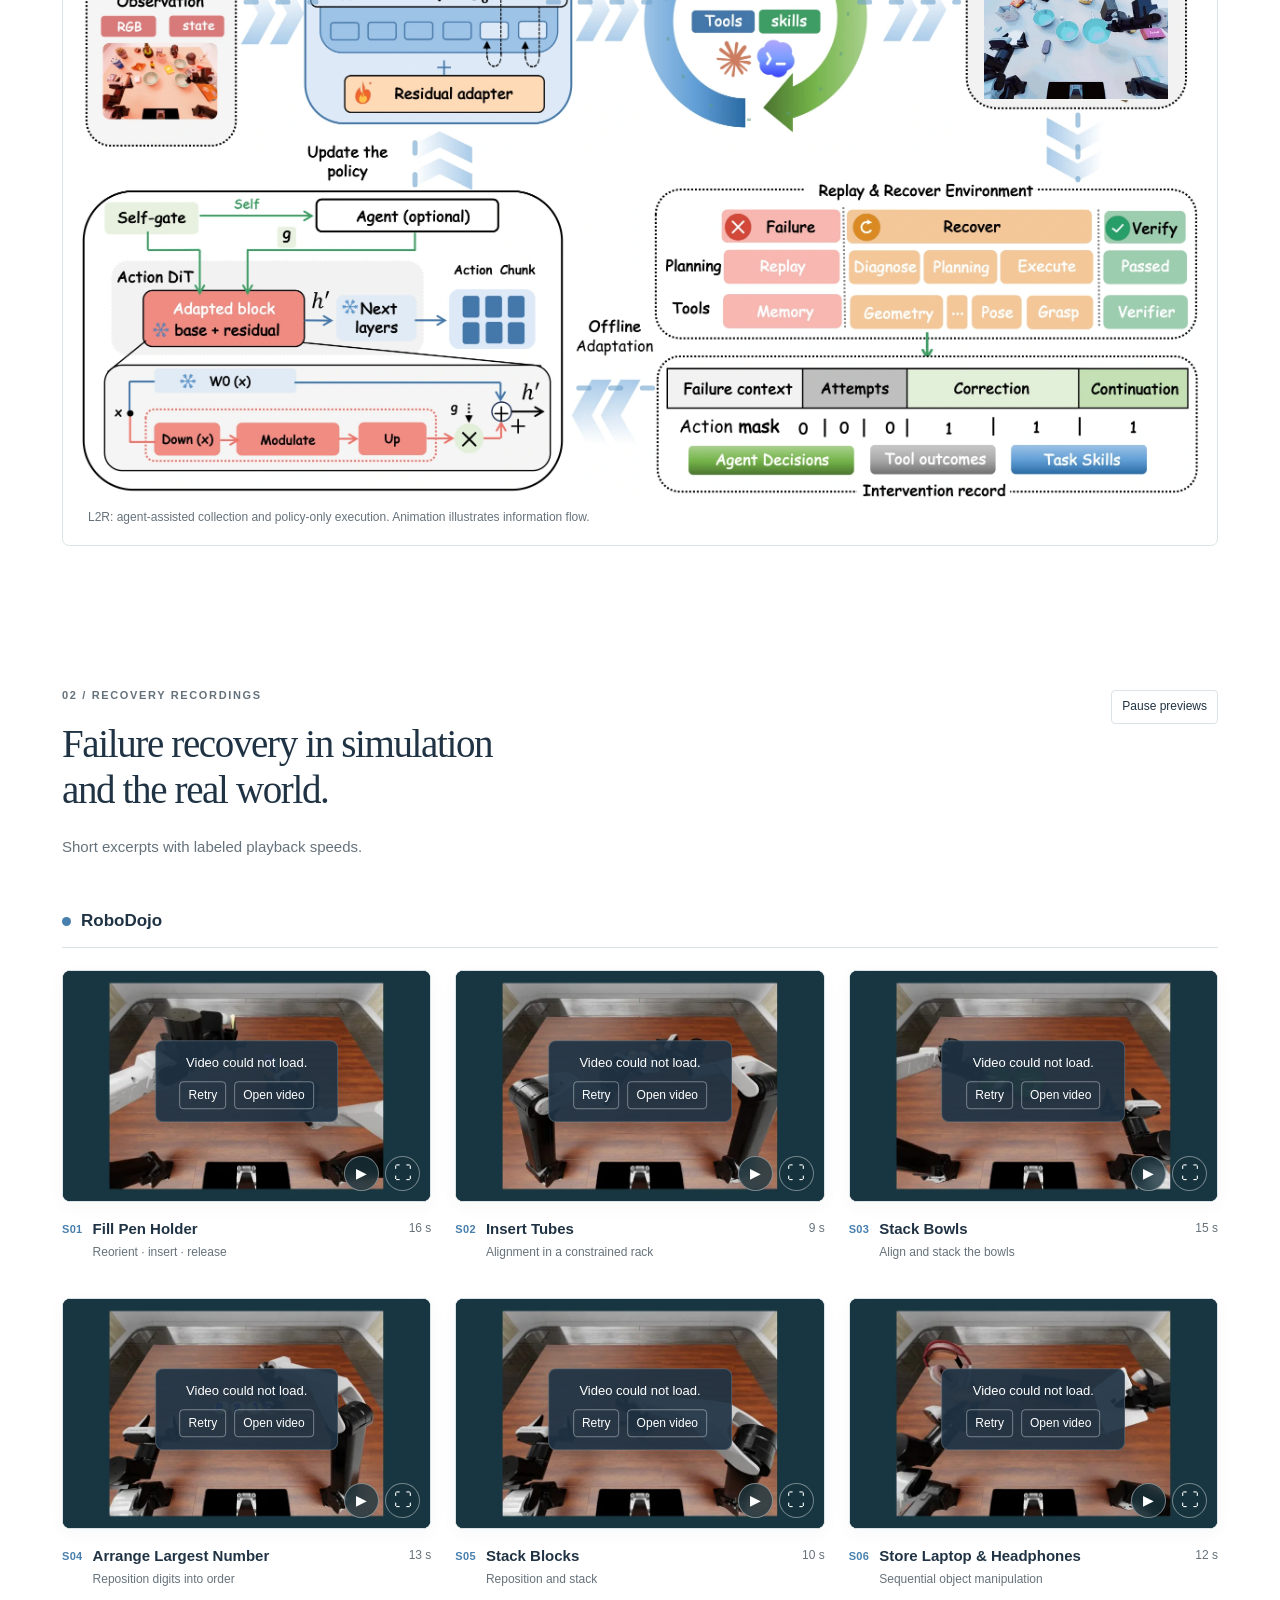
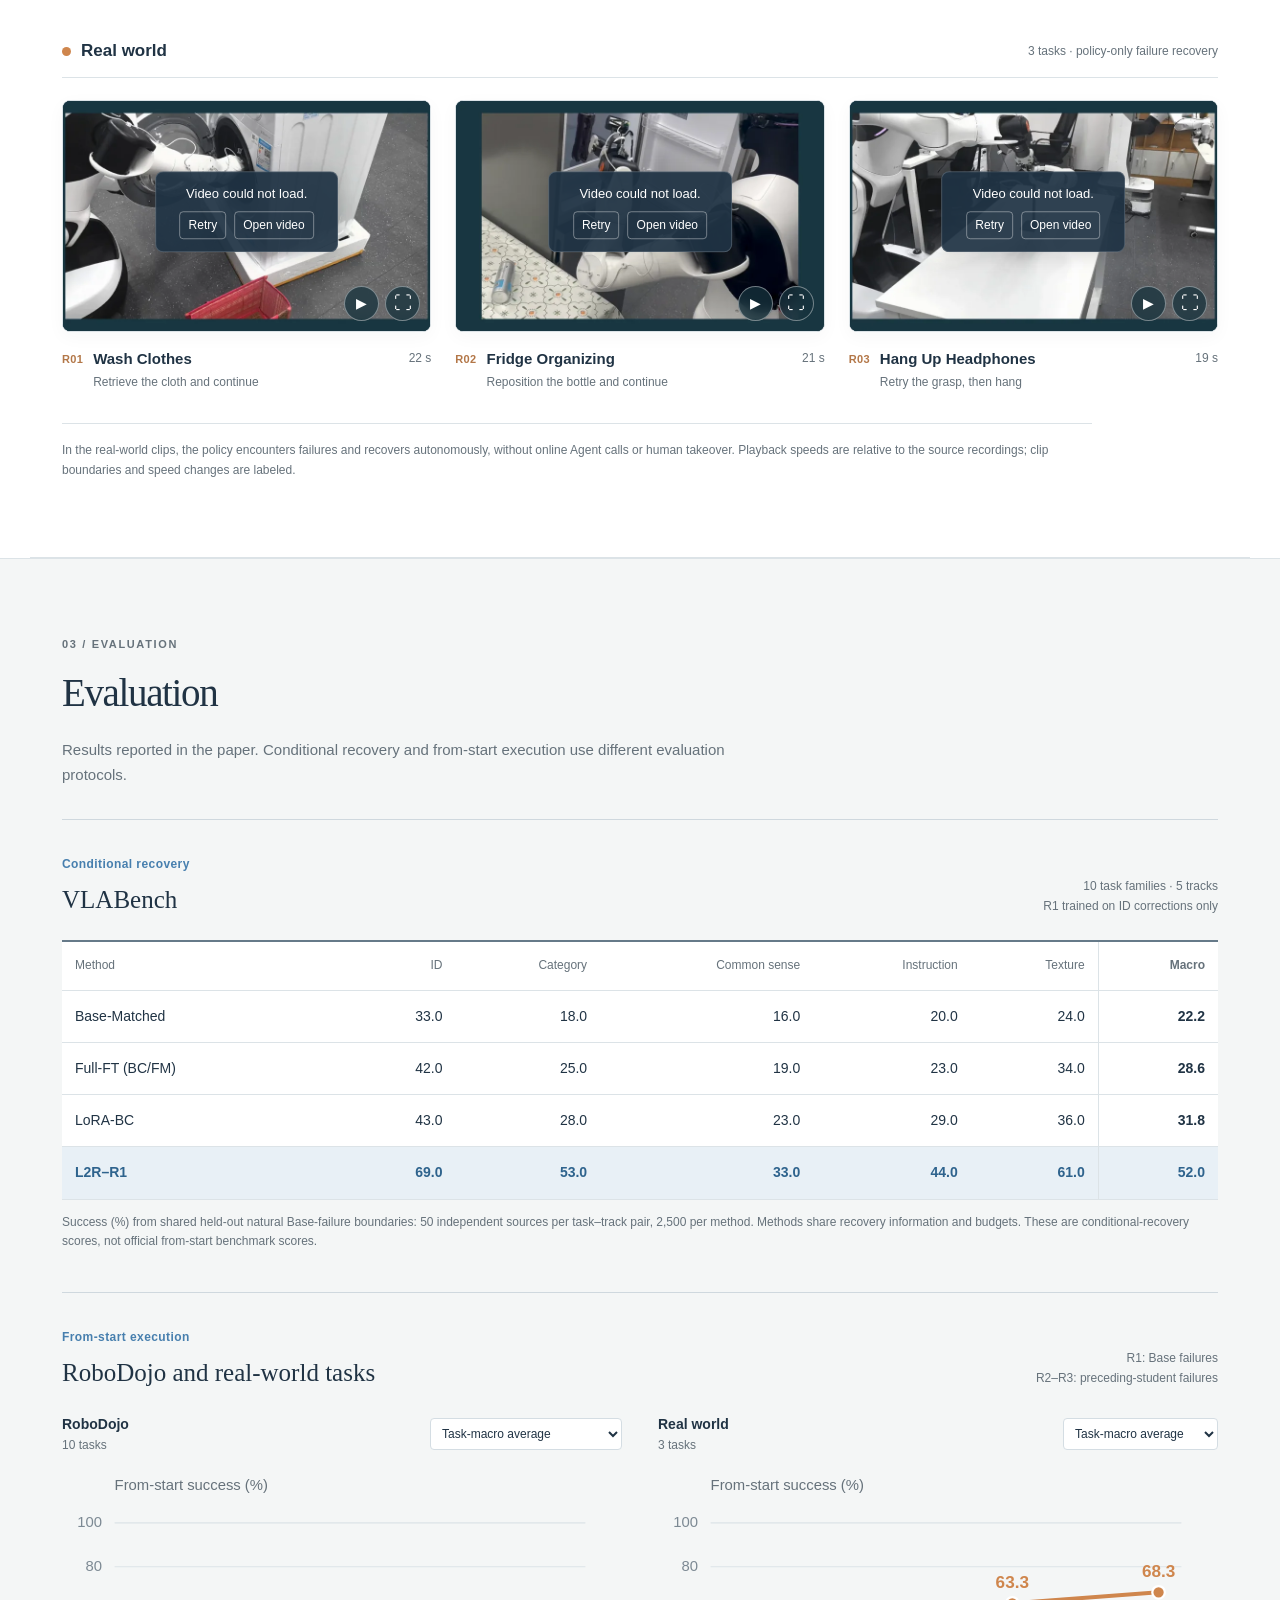
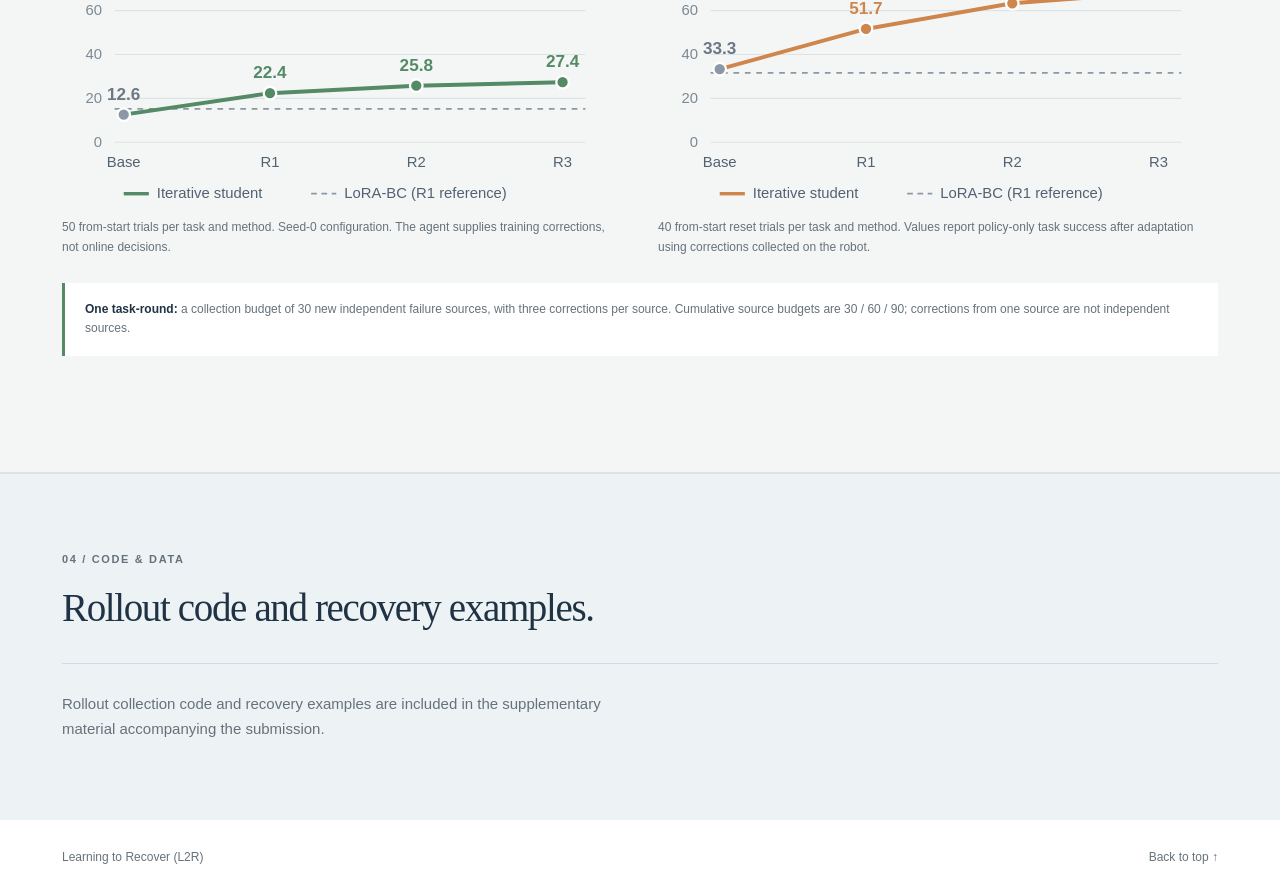
==== commit 4acf51ae: "Update L2R title and framework" ====
--- a/index.html
+++ b/index.html
@@ -7,12 +7,12 @@
   <meta name="referrer" content="no-referrer">
   <meta http-equiv="Content-Security-Policy" content="default-src 'self'; script-src 'self'; style-src 'self' 'unsafe-inline'; img-src 'self' data:; media-src 'self'; connect-src 'self'; object-src 'none'; base-uri 'none'; form-action 'none'">
   <meta name="description" content="Verified interventions, lightweight offline adaptation, and iterative learning from natural robot failures.">
-  <title>From Agent Assistance to Policy Competence</title>
+  <title>Learning to Recover (L2R)</title>
   <link rel="icon" href="data:,">
   <link rel="stylesheet" href="style.css">
-  <link rel="stylesheet" href="polish.css">
+  <link rel="stylesheet" href="polish.css?v=20260926">
   <script src="app.js" defer></script>
-  <link rel="preload" as="image" href="media/overview-poster.webp" fetchpriority="high">
+  <link rel="preload" as="image" href="media/overview-poster.webp?v=20260926" fetchpriority="high">
 </head>
 <body>
 <a class="skip" href="#main">Skip to content</a>
@@ -22,13 +22,13 @@
 <main id="main">
 <section class="hero wrap" id="top">
   <p class="review-status"><span>ICLR 2027</span><span>Under Review</span></p>
-  <h1>From Agent Assistance<br>to <span>Policy Competence</span></h1>
-  <p class="paper-subtitle">Iterative Learning from Natural Failures</p>
+  <h1><span>Learning to Recover</span></h1>
+  <p class="paper-subtitle">Iteratively Internalizing Agent Corrections<br class="desktop-only"> into VLAs for Robotic Manipulation</p>
   <p class="hero-deck">Agent-assisted correction and iterative policy adaptation.</p>
   <div class="actions"><a class="button primary" href="#overview"><span aria-hidden="true">▶</span> Watch overview</a><a class="button" href="#framework">Explore the framework <span aria-hidden="true">↘</span></a><a class="text-link" href="#artifacts">Code &amp; data <span aria-hidden="true">↗</span></a></div>
   <figure class="overview" id="overview">
-    <video controls playsinline preload="none" poster="media/overview-poster.webp" aria-label="Research overview with simulation recovery examples and policy-only real-world failure recovery"><source src="media/overview.mp4?v=20260924c" type="video/mp4"><track kind="captions" srclang="en" label="English" src="overview.vtt?v=20260924c" default>Your browser does not support video. <a href="media/overview.mp4?v=20260924c">Download the overview.</a></video>
-    <figcaption><span>Research overview</span><span>Simulation × real world · selected clips · labeled playback speeds</span><a href="media/overview.mp4?v=20260924c" download>Download MP4 ↓</a></figcaption>
+    <video controls playsinline preload="none" poster="media/overview-poster.webp?v=20260926" aria-label="Research overview with simulation recovery examples and policy-only real-world failure recovery"><source src="media/overview.mp4?v=20260926" type="video/mp4"><track kind="captions" srclang="en" label="English" src="overview.vtt?v=20260926" default>Your browser does not support video. <a href="media/overview.mp4?v=20260926">Download the overview.</a></video>
+    <figcaption><span>Research overview</span><span>Simulation × real world · selected clips · labeled playback speeds</span><a href="media/overview.mp4?v=20260926" download>Download MP4 ↓</a></figcaption>
     <p class="overview-note">Real-world clips show policy-only execution: the robot encounters failures and recovers autonomously, without online Agent control.</p>
   </figure>
 </section>
@@ -39,24 +39,20 @@
   <div class="framework-toolbar"><span>Agent-assisted collection <span class="separator">/</span> Policy-only deployment</span><button class="quiet-button" id="motion-toggle" aria-pressed="false">Pause animation</button><a href="framework.html" target="_blank" rel="noopener">Open full screen ↗</a></div>
   <figure class="framework-figure">
     <div class="framework-stage" data-framework>
-      <img loading="lazy" decoding="async" class="framework-base" src="media/framework-base.webp" width="1800" height="1010" alt="Agent-driven correction, intervention-aware data, conditional adaptation inside a frozen policy, and repeated learning from natural failures.">
-      <img loading="lazy" decoding="async" class="framework-ring" src="media/framework-ring.webp" alt="" aria-hidden="true">
+      <img loading="lazy" decoding="async" class="framework-base" src="media/framework-base.webp?v=20260926" width="2400" height="1325" alt="L2R: agent-assisted collection, selective supervision, and offline adaptation for policy-only recovery.">
       <video class="environment-video" muted playsinline loop preload="none" poster="media/physics.webp" aria-label="Illustrative manipulation in the environment"><source src="media/physics.mp4" type="video/mp4"></video>
-      <svg class="flow-layer" viewBox="0 0 1800 1010" aria-hidden="true">
-        <g class="flow-pair" transform="translate(282 220)"><path class="packet p1" d="M0 0L27 44L0 88H29L57 44L29 0Z"/><path class="packet p2" d="M48 0L75 44L48 88H77L105 44L77 0Z"/></g>
-        <g class="flow-pair" transform="translate(758 220)"><path class="packet p1" d="M0 0L27 44L0 88H29L57 44L29 0Z"/><path class="packet p2" d="M48 0L75 44L48 88H77L105 44L77 0Z"/></g>
-        <g class="flow-pair" transform="translate(1315 218)"><path class="packet p1" d="M0 0L27 44L0 88H29L57 44L29 0Z"/><path class="packet p2" d="M48 0L75 44L48 88H77L105 44L77 0Z"/></g>
-        <g class="flow-pair" transform="translate(1645 398) rotate(90)"><path class="packet p1" d="M0 0L27 44L0 88H29L57 44L29 0Z"/><path class="packet p2" d="M48 0L75 44L48 88H77L105 44L77 0Z"/></g>
-        <g class="flow-pair" transform="translate(900 911) rotate(180)"><path class="packet p1" d="M0 0L27 44L0 88H29L57 44L29 0Z"/><path class="packet p2" d="M48 0L75 44L48 88H77L105 44L77 0Z"/></g>
+      <svg class="flow-layer" viewBox="0 0 880.3333 486" aria-hidden="true">
+        <path class="flow-trace" d="M130 96H185 M368 96H448 M613 96H691 M785 185V236 M450 400H380 M263 240V198"/>
+        <ellipse class="loop-trace" cx="532" cy="104" rx="72" ry="85"/>
       </svg>
     </div>
-    <figcaption>Animated method schematic. Motion illustrates information flow.</figcaption>
+    <figcaption>L2R: agent-assisted collection and policy-only execution. Animation illustrates information flow.</figcaption>
   </figure>
 </section>
 
 <section class="section wrap demo-section" id="recordings">
   <div class="demo-heading"><div class="section-heading compact"><p class="eyebrow">02 / Recovery recordings</p><h2>Failure recovery in simulation<br>and the real world.</h2><p>Short excerpts with labeled playback speeds.</p></div><button class="quiet-button" id="gallery-toggle" aria-pressed="false">Pause previews</button></div>
-  <div class="gallery-group-heading"><h3><span class="domain-dot sim-dot"></span>RoboDojo</h3><p>6 selected tasks from the 10-task evaluation</p></div>
+  <div class="gallery-group-heading"><h3><span class="domain-dot sim-dot"></span>RoboDojo</h3></div>
   <div class="demo-grid simulation-gallery">
     <figure class="demo-card"><div class="clip-frame"><video class="demo-clip" controls muted playsinline loop preload="none" data-poster="media/clips/fill-pen-holder.webp" aria-label="Fill Pen Holder, edited excerpts, 2× / 2.5× playback"><source src="media/clips/fill-pen-holder.mp4" type="video/mp4"></video></div><figcaption><span class="clip-index">S01</span><div><h3>Fill Pen Holder</h3><p>Reorient · insert · release</p></div><span class="clip-duration">16 s</span></figcaption></figure>
     <figure class="demo-card"><div class="clip-frame"><video class="demo-clip" controls muted playsinline loop preload="none" data-poster="media/clips/insert-tubes.webp" aria-label="Insert Tubes, edited excerpts, 1.5× / 1.25× playback"><source src="media/clips/insert-tubes.mp4" type="video/mp4"></video></div><figcaption><span class="clip-index">S02</span><div><h3>Insert Tubes</h3><p>Alignment in a constrained rack</p></div><span class="clip-duration">9 s</span></figcaption></figure>
@@ -83,7 +79,7 @@
       <tr><th scope="row">Base-Matched</th><td>33.0</td><td>18.0</td><td>16.0</td><td>20.0</td><td>24.0</td><td>22.2</td></tr>
       <tr><th scope="row">Full-FT (BC/FM)</th><td>42.0</td><td>25.0</td><td>19.0</td><td>23.0</td><td>34.0</td><td>28.6</td></tr>
       <tr><th scope="row">LoRA-BC</th><td>43.0</td><td>28.0</td><td>23.0</td><td>29.0</td><td>36.0</td><td>31.8</td></tr>
-      <tr class="ours-row"><th scope="row">Ours–R1</th><td>69.0</td><td>53.0</td><td>33.0</td><td>44.0</td><td>61.0</td><td>52.0</td></tr>
+      <tr class="ours-row"><th scope="row">L2R–R1</th><td>69.0</td><td>53.0</td><td>33.0</td><td>44.0</td><td>61.0</td><td>52.0</td></tr>
     </tbody></table></div>
     <p class="protocol-note">Success (%) from shared held-out natural Base-failure boundaries: 50 independent sources per task–track pair, 2,500 per method. Methods share recovery information and budgets. These are conditional-recovery scores, not official from-start benchmark scores.</p>
   </article>
@@ -104,5 +100,5 @@
 </div></section>
 <noscript><p class="wrap">JavaScript enables the interactive figures and video previews. The overview video remains available through the link above.</p></noscript>
 </main>
-<footer class="wrap"><p>From Agent Assistance to Policy Competence</p><a href="#top">Back to top ↑</a></footer>
+<footer class="wrap"><p>Learning to Recover (L2R)</p><a href="#top">Back to top ↑</a></footer>
 </body></html>
--- a/polish.css
+++ b/polish.css
@@ -50,3 +50,14 @@
 footer{font-size:12px}
 @media(max-width:850px){.demo-card h3{font-size:14px}.demo-card p,.clip-duration{font-size:12px}.demo-grid{gap:24px 18px}.plot-heading select{max-width:100%}}
 @media(max-width:600px){.wrap{padding-left:22px;padding-right:22px}.hero{padding-top:38px}.section,#framework{padding-top:52px;padding-bottom:52px}nav{font-size:12px;gap:22px}.wordmark{font-size:12px}.button,.text-link{font-size:12px}.hero-deck,.section-heading>p:last-child{font-size:14px}.overview figcaption{font-size:12px;line-height:1.75}.framework-toolbar,.framework-figure>figcaption,.quiet-button{font-size:12px}.framework-figure{padding:6px}.gallery-group-heading>p{font-size:12px}.demo-card h3{font-size:15px}.results-table th,.results-table td{font-size:12px}.plot-heading{gap:14px}.plot-heading select{max-width:195px;font-size:12px}footer{font-size:12px}}
+
+/* Updated L2R diagram coordinates; all other layout remains unchanged. */
+.hero h1 span{background:linear-gradient(100deg,#7a28cb,#477fae 58%,#00a6bd);color:transparent;background-clip:text;-webkit-background-clip:text}
+.paper-subtitle{line-height:1.5}
+.framework-stage{aspect-ratio:880.3333/486}.framework-base{height:auto}
+.environment-video{left:80.25%;top:13.3%;width:17.5%;height:22.25%;object-fit:contain;background:#f2f2f2;border-radius:4px}
+.flow-trace{fill:none;stroke:#6ea2cc;stroke-width:4;stroke-dasharray:8 17;stroke-linecap:round;opacity:.6;animation:l2r-flow 2s linear infinite}
+.loop-trace{fill:none;stroke:#5f9d88;stroke-width:2;stroke-dasharray:3 29;opacity:.55;animation:l2r-flow 3.2s linear infinite}
+@keyframes l2r-flow{to{stroke-dashoffset:-100}}
+.motion-paused .flow-trace,.motion-paused .loop-trace{animation-play-state:paused}
+@media(prefers-reduced-motion:reduce){.flow-trace,.loop-trace{animation:none}}
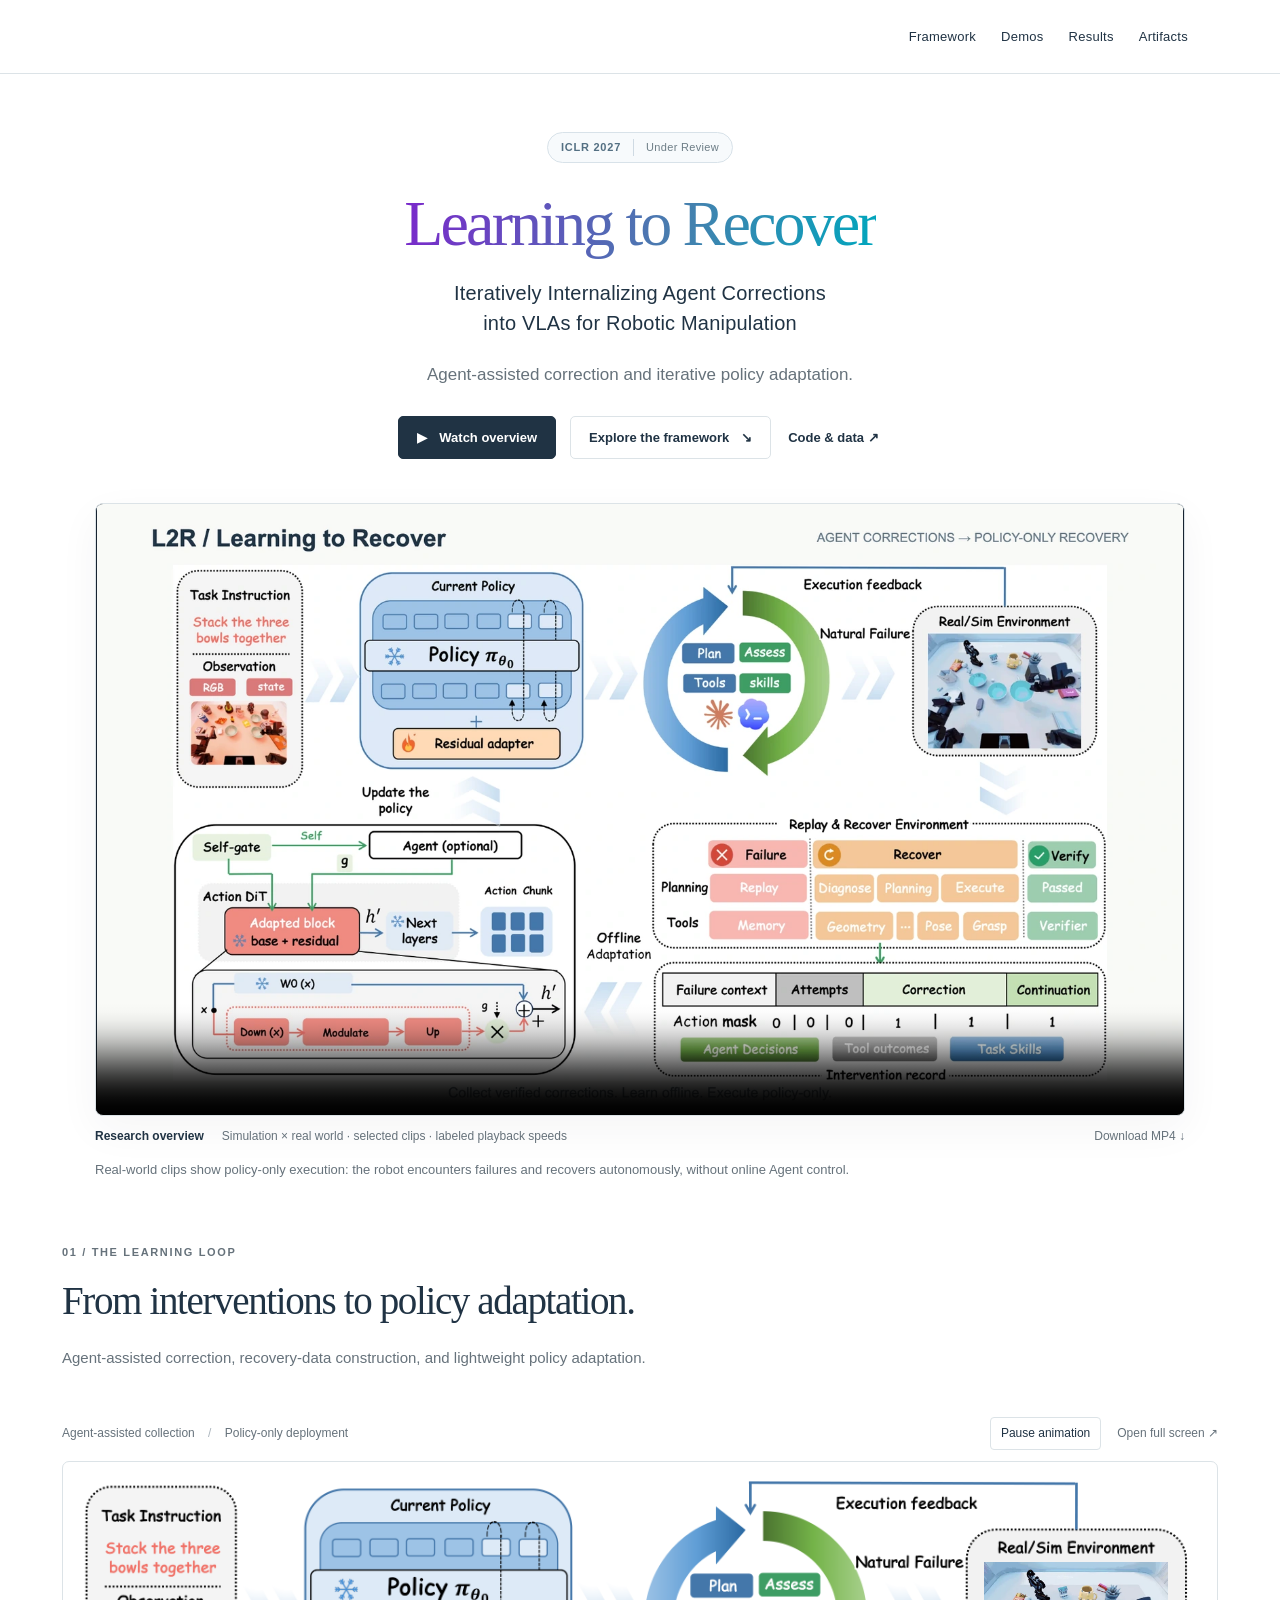
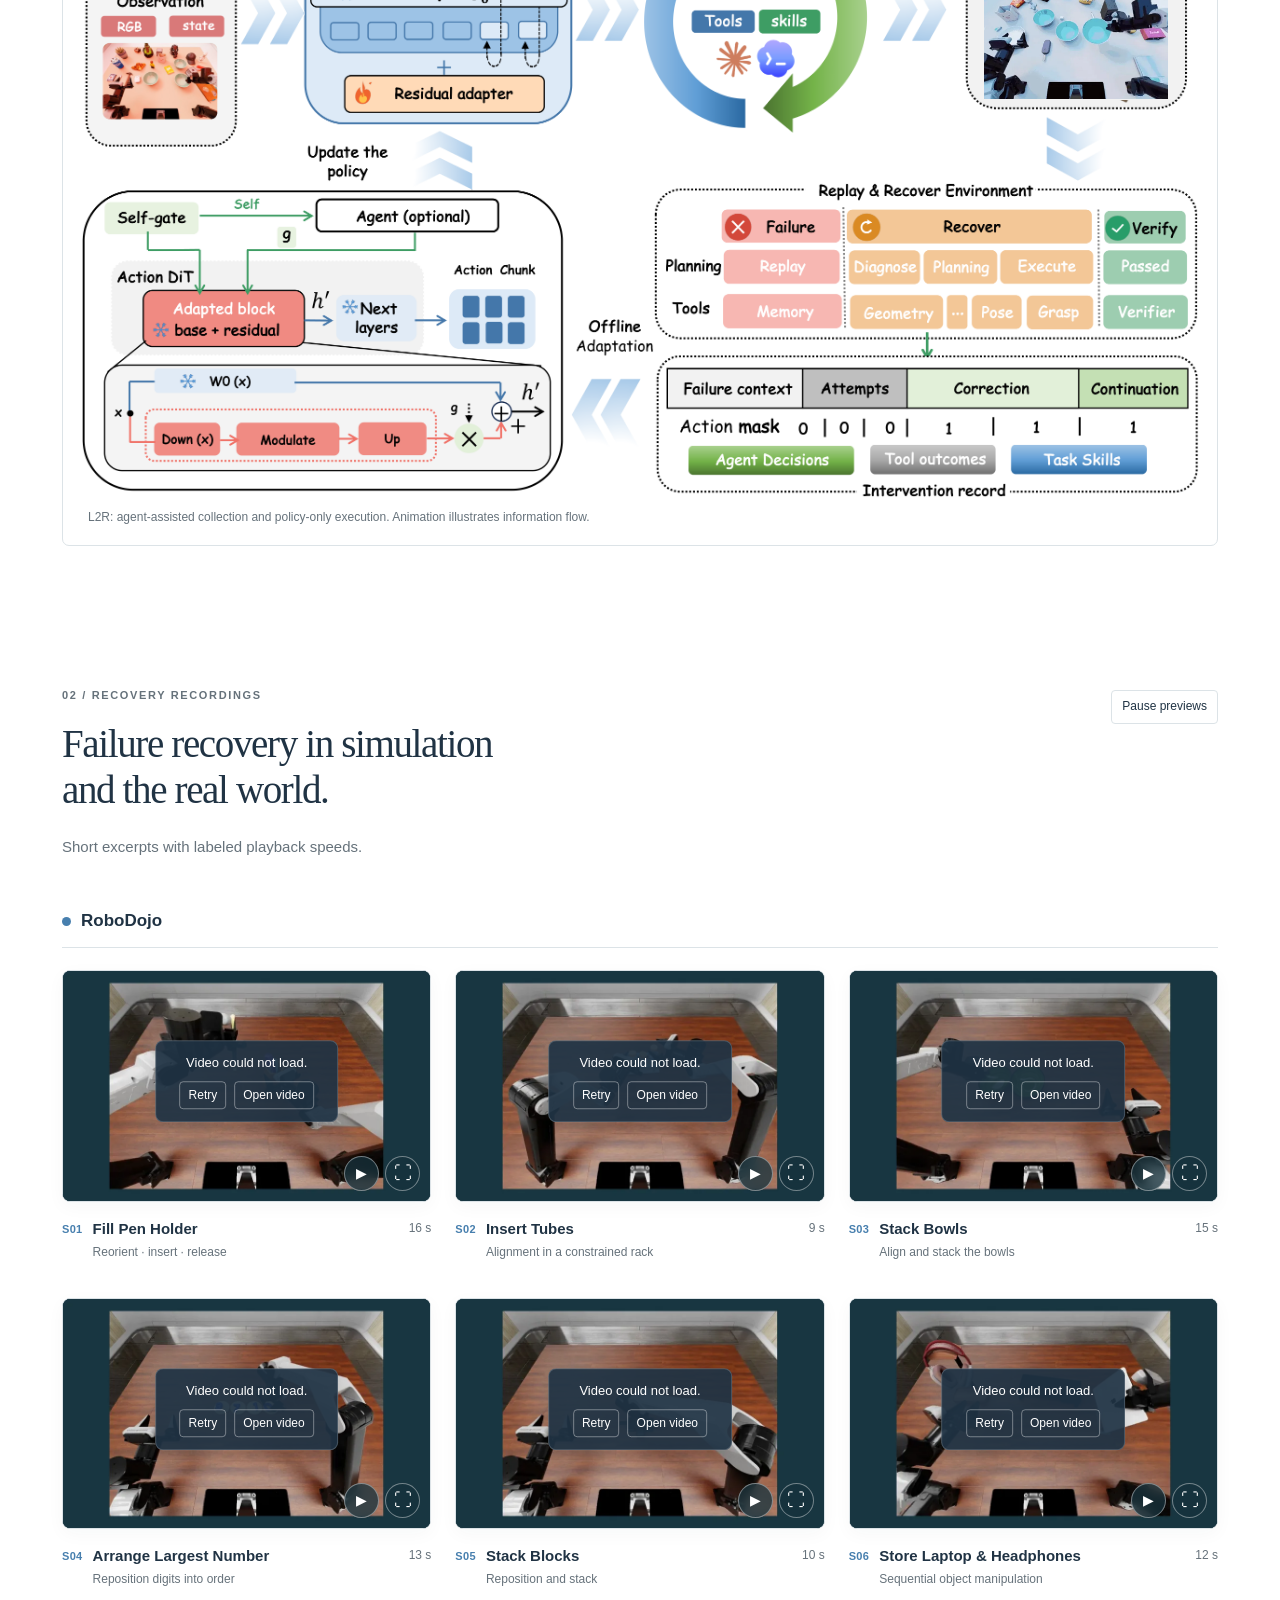
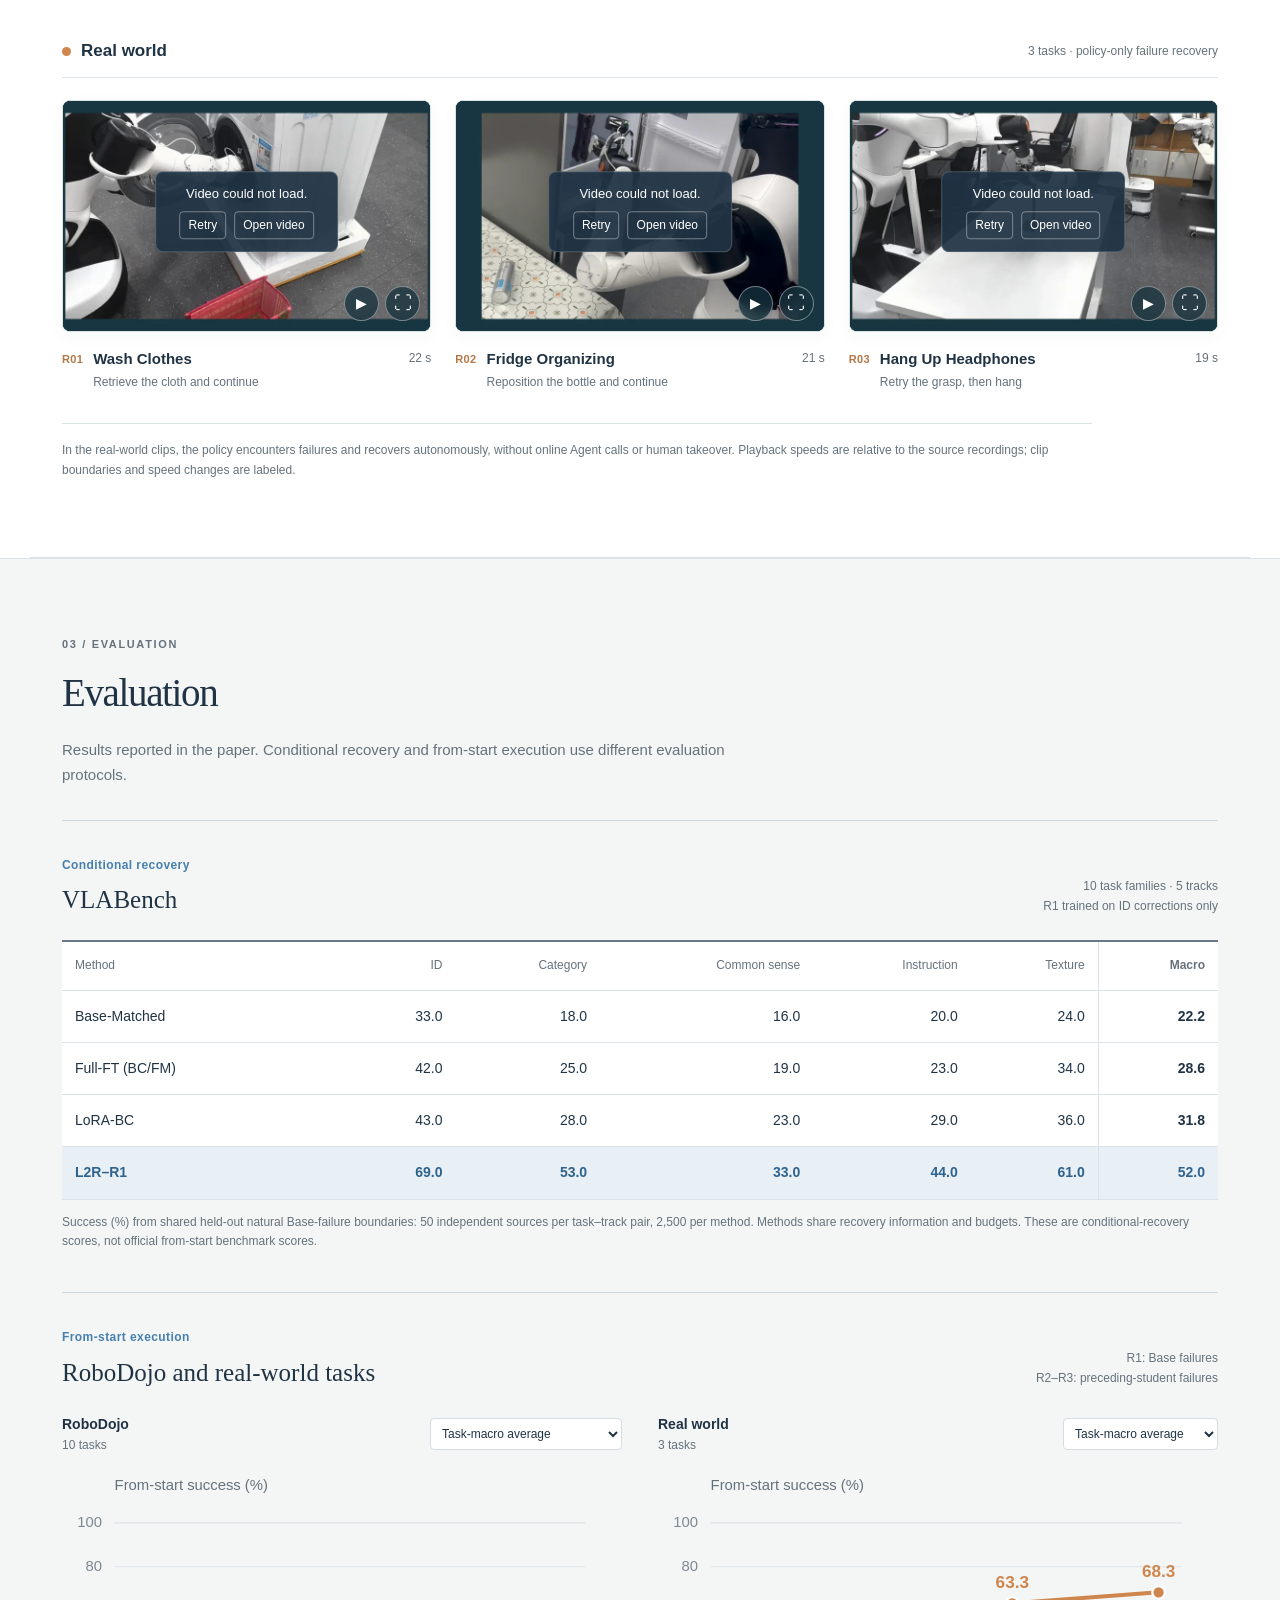
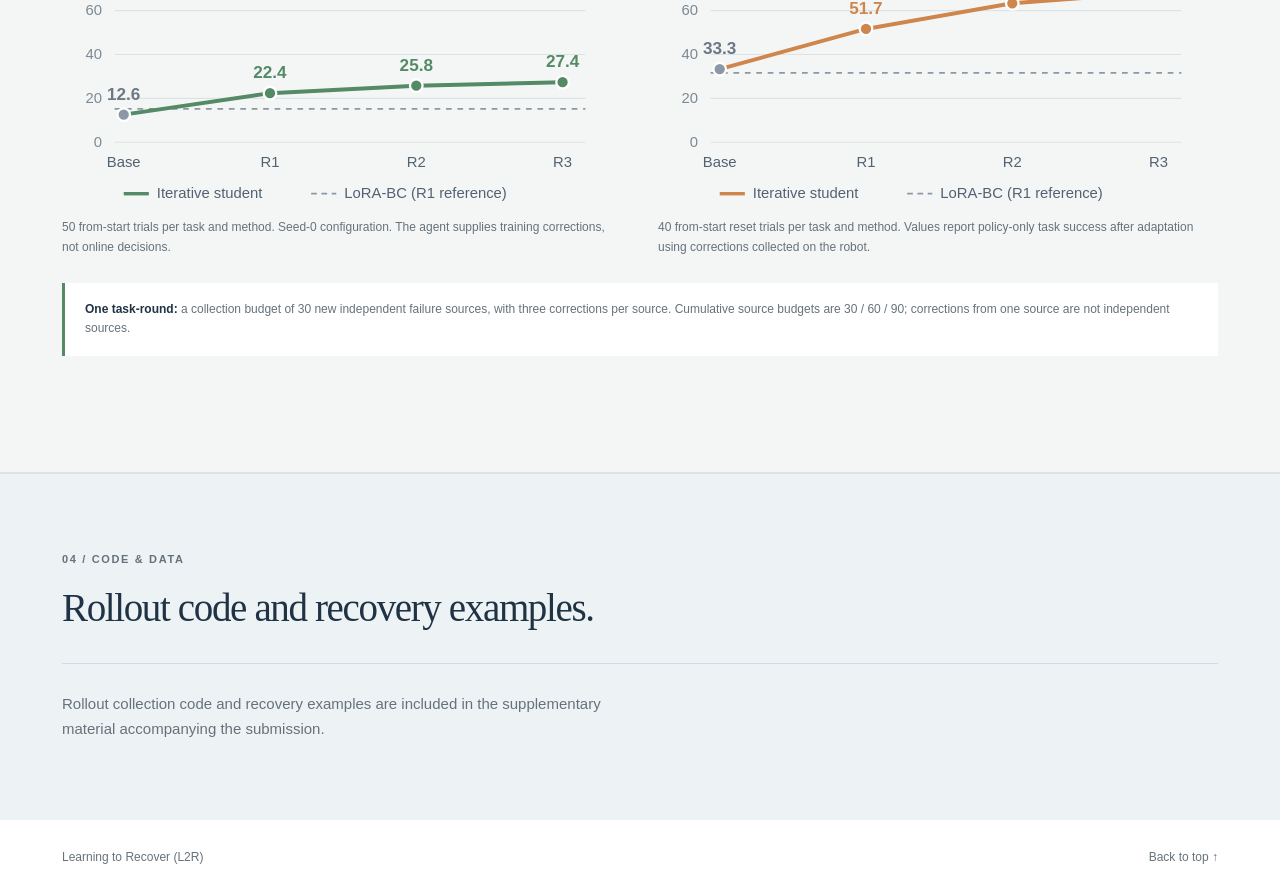
==== commit 6fe8f718: "Restore rotating framework arrows and demo opening" ====
--- a/index.html
+++ b/index.html
@@ -10,9 +10,9 @@
   <title>Learning to Recover (L2R)</title>
   <link rel="icon" href="data:,">
   <link rel="stylesheet" href="style.css">
-  <link rel="stylesheet" href="polish.css?v=20260926">
+  <link rel="stylesheet" href="polish.css?v=20260926b">
   <script src="app.js" defer></script>
-  <link rel="preload" as="image" href="media/overview-poster.webp?v=20260926" fetchpriority="high">
+  <link rel="preload" as="image" href="media/overview-poster.webp?v=20260926b" fetchpriority="high">
 </head>
 <body>
 <a class="skip" href="#main">Skip to content</a>
@@ -27,8 +27,8 @@
   <p class="hero-deck">Agent-assisted correction and iterative policy adaptation.</p>
   <div class="actions"><a class="button primary" href="#overview"><span aria-hidden="true">▶</span> Watch overview</a><a class="button" href="#framework">Explore the framework <span aria-hidden="true">↘</span></a><a class="text-link" href="#artifacts">Code &amp; data <span aria-hidden="true">↗</span></a></div>
   <figure class="overview" id="overview">
-    <video controls playsinline preload="none" poster="media/overview-poster.webp?v=20260926" aria-label="Research overview with simulation recovery examples and policy-only real-world failure recovery"><source src="media/overview.mp4?v=20260926" type="video/mp4"><track kind="captions" srclang="en" label="English" src="overview.vtt?v=20260926" default>Your browser does not support video. <a href="media/overview.mp4?v=20260926">Download the overview.</a></video>
-    <figcaption><span>Research overview</span><span>Simulation × real world · selected clips · labeled playback speeds</span><a href="media/overview.mp4?v=20260926" download>Download MP4 ↓</a></figcaption>
+    <video controls playsinline preload="none" poster="media/overview-poster.webp?v=20260926b" aria-label="Research overview with simulation recovery examples and policy-only real-world failure recovery"><source src="media/overview.mp4?v=20260926b" type="video/mp4"><track kind="captions" srclang="en" label="English" src="overview.vtt?v=20260926" default>Your browser does not support video. <a href="media/overview.mp4?v=20260926b">Download the overview.</a></video>
+    <figcaption><span>Research overview</span><span>Simulation × real world · selected clips · labeled playback speeds</span><a href="media/overview.mp4?v=20260926b" download>Download MP4 ↓</a></figcaption>
     <p class="overview-note">Real-world clips show policy-only execution: the robot encounters failures and recovers autonomously, without online Agent control.</p>
   </figure>
 </section>
@@ -39,11 +39,47 @@
   <div class="framework-toolbar"><span>Agent-assisted collection <span class="separator">/</span> Policy-only deployment</span><button class="quiet-button" id="motion-toggle" aria-pressed="false">Pause animation</button><a href="framework.html" target="_blank" rel="noopener">Open full screen ↗</a></div>
   <figure class="framework-figure">
     <div class="framework-stage" data-framework>
-      <img loading="lazy" decoding="async" class="framework-base" src="media/framework-base.webp?v=20260926" width="2400" height="1325" alt="L2R: agent-assisted collection, selective supervision, and offline adaptation for policy-only recovery.">
+      <img loading="lazy" decoding="async" class="framework-base" src="media/framework-base.webp?v=20260926b" width="2400" height="1325" alt="L2R: agent-assisted collection, selective supervision, and offline adaptation for policy-only recovery.">
+      <img class="framework-ring" src="media/framework-ring.webp?v=20260926b" width="530" height="530" alt="" aria-hidden="true">
+      <img class="framework-labels" src="media/framework-labels.webp?v=20260926b" width="2400" height="1325" alt="" aria-hidden="true">
       <video class="environment-video" muted playsinline loop preload="none" poster="media/physics.webp" aria-label="Illustrative manipulation in the environment"><source src="media/physics.mp4" type="video/mp4"></video>
-      <svg class="flow-layer" viewBox="0 0 880.3333 486" aria-hidden="true">
-        <path class="flow-trace" d="M130 96H185 M368 96H448 M613 96H691 M785 185V236 M450 400H380 M263 240V198"/>
-        <ellipse class="loop-trace" cx="532" cy="104" rx="72" ry="85"/>
+      <svg class="flow-layer" viewBox="0 0 2400 1325" aria-hidden="true">
+        <g transform="translate(342 227)"><g class="framework-chevron" style="--dx:5px;--dy:0px;animation-delay:0.0s">
+          <svg width="76" height="127" viewBox="0 0 76 127" overflow="hidden"><image href="media/framework-arrows.webp?v=20260926b" width="2040" height="180"/></svg>
+        </g></g>
+        <g transform="translate(404 227)"><g class="framework-chevron" style="--dx:5px;--dy:0px;animation-delay:-1.25s">
+          <svg width="76" height="127" viewBox="170 0 76 127" overflow="hidden"><image href="media/framework-arrows.webp?v=20260926b" width="2040" height="180"/></svg>
+        </g></g>
+        <g transform="translate(1060 219)"><g class="framework-chevron" style="--dx:5px;--dy:0px;animation-delay:0.0s">
+          <svg width="77" height="128" viewBox="340 0 77 128" overflow="hidden"><image href="media/framework-arrows.webp?v=20260926b" width="2040" height="180"/></svg>
+        </g></g>
+        <g transform="translate(1122 219)"><g class="framework-chevron" style="--dx:5px;--dy:0px;animation-delay:-1.25s">
+          <svg width="77" height="128" viewBox="510 0 77 128" overflow="hidden"><image href="media/framework-arrows.webp?v=20260926b" width="2040" height="180"/></svg>
+        </g></g>
+        <g transform="translate(1720 219)"><g class="framework-chevron" style="--dx:5px;--dy:0px;animation-delay:0.0s">
+          <svg width="77" height="128" viewBox="680 0 77 128" overflow="hidden"><image href="media/framework-arrows.webp?v=20260926b" width="2040" height="180"/></svg>
+        </g></g>
+        <g transform="translate(1783 219)"><g class="framework-chevron" style="--dx:5px;--dy:0px;animation-delay:-1.25s">
+          <svg width="76" height="128" viewBox="850 0 76 128" overflow="hidden"><image href="media/framework-arrows.webp?v=20260926b" width="2040" height="180"/></svg>
+        </g></g>
+        <g transform="translate(2072 508)"><g class="framework-chevron" style="--dx:0px;--dy:5px;animation-delay:0.0s">
+          <svg width="129" height="76" viewBox="1020 0 129 76" overflow="hidden"><image href="media/framework-arrows.webp?v=20260926b" width="2040" height="180"/></svg>
+        </g></g>
+        <g transform="translate(2072 570)"><g class="framework-chevron" style="--dx:0px;--dy:5px;animation-delay:-1.25s">
+          <svg width="128" height="76" viewBox="1190 0 128 76" overflow="hidden"><image href="media/framework-arrows.webp?v=20260926b" width="2040" height="180"/></svg>
+        </g></g>
+        <g transform="translate(1114 1070)"><g class="framework-chevron" style="--dx:-5px;--dy:0px;animation-delay:0.0s">
+          <svg width="88" height="148" viewBox="1360 0 88 148" overflow="hidden"><image href="media/framework-arrows.webp?v=20260926b" width="2040" height="180"/></svg>
+        </g></g>
+        <g transform="translate(1052 1070)"><g class="framework-chevron" style="--dx:-5px;--dy:0px;animation-delay:-1.25s">
+          <svg width="88" height="148" viewBox="1530 0 88 148" overflow="hidden"><image href="media/framework-arrows.webp?v=20260926b" width="2040" height="180"/></svg>
+        </g></g>
+        <g transform="translate(711 595)"><g class="framework-chevron" style="--dx:0px;--dy:-5px;animation-delay:0.0s">
+          <svg width="130" height="71" viewBox="1700 0 130 71" overflow="hidden"><image href="media/framework-arrows.webp?v=20260926b" width="2040" height="180"/></svg>
+        </g></g>
+        <g transform="translate(711 538)"><g class="framework-chevron" style="--dx:0px;--dy:-5px;animation-delay:-1.25s">
+          <svg width="130" height="71" viewBox="1870 0 130 71" overflow="hidden"><image href="media/framework-arrows.webp?v=20260926b" width="2040" height="180"/></svg>
+        </g></g>
       </svg>
     </div>
     <figcaption>L2R: agent-assisted collection and policy-only execution. Animation illustrates information flow.</figcaption>
--- a/polish.css
+++ b/polish.css
@@ -54,10 +54,12 @@
 /* Updated L2R diagram coordinates; all other layout remains unchanged. */
 .hero h1 span{background:linear-gradient(100deg,#7a28cb,#477fae 58%,#00a6bd);color:transparent;background-clip:text;-webkit-background-clip:text}
 .paper-subtitle{line-height:1.5}
-.framework-stage{aspect-ratio:880.3333/486}.framework-base{height:auto}
+/* Artwork layers use the exact revised figure coordinates. */
+.framework-stage{aspect-ratio:2400/1325}.framework-base{height:auto}
+.framework-ring{left:49.2916667%;top:2.490566038%;width:22.0833333%;height:40%;transform-origin:50% 50%;animation:orbit 18s linear infinite;pointer-events:none}
+.framework-labels{position:absolute;inset:0;width:100%;height:100%;pointer-events:none}
 .environment-video{left:80.25%;top:13.3%;width:17.5%;height:22.25%;object-fit:contain;background:#f2f2f2;border-radius:4px}
-.flow-trace{fill:none;stroke:#6ea2cc;stroke-width:4;stroke-dasharray:8 17;stroke-linecap:round;opacity:.6;animation:l2r-flow 2s linear infinite}
-.loop-trace{fill:none;stroke:#5f9d88;stroke-width:2;stroke-dasharray:3 29;opacity:.55;animation:l2r-flow 3.2s linear infinite}
-@keyframes l2r-flow{to{stroke-dashoffset:-100}}
-.motion-paused .flow-trace,.motion-paused .loop-trace{animation-play-state:paused}
-@media(prefers-reduced-motion:reduce){.flow-trace,.loop-trace{animation:none}}
+.framework-chevron{animation:chevron-flow 1.6s ease-in-out infinite}
+@keyframes chevron-flow{0%,100%{opacity:.42;transform:translate(calc(-1 * var(--dx)),calc(-1 * var(--dy)))}50%{opacity:1;transform:translate(0,0)}}
+.motion-paused .framework-ring,.motion-paused .framework-chevron{animation-play-state:paused}
+@media(prefers-reduced-motion:reduce){.framework-ring,.framework-chevron{animation:none}}
